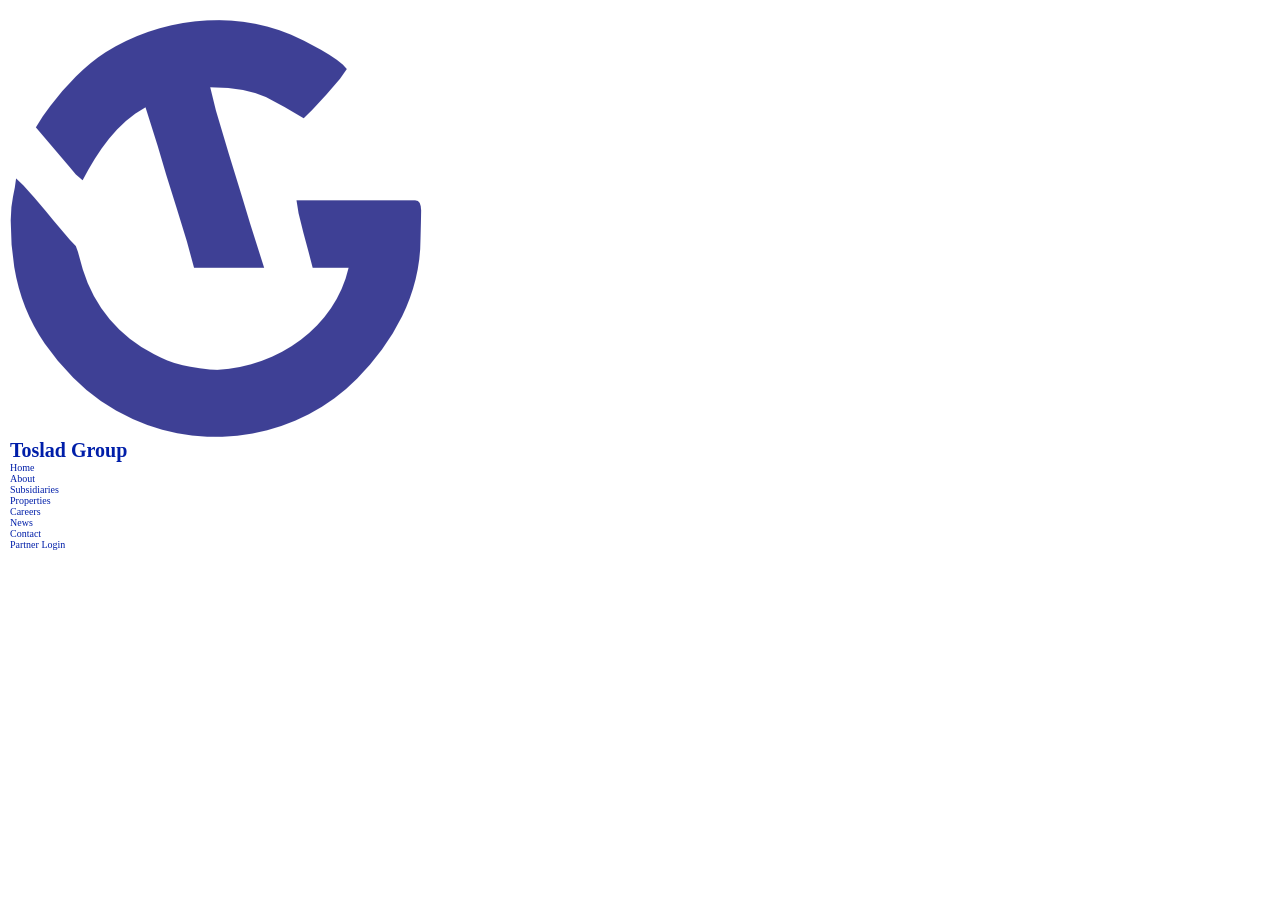
==== index.html @ a60b9d76 "toslab project init" ====
<!doctype html>
<html lang="en">
  <head>
    <meta charset="UTF-8" />
    <meta name="viewport" content="width=device-width, initial-scale=1.0" />
    <title>Toslad Group - Building Home Accross Industries</title>
    <link rel="shortcut icon" href="./images/logo.png" type="image/x-icon" />
    <link rel="stylesheet" href="./css/variables.css" />
    <link rel="stylesheet" href="./css/global.css" />
  </head>
  <body>
    <!-- header -->
    <header>
      <!-- business logo -->
      <div>
        <a href="./index.html">
          <img src="./images/logo.png" alt="Toslad logo" />
          <h1>Toslad Group</h1>
        </a>
      </div>

      <!-- navigation links -->
      <nav>
        <ul>
          <li><a href="./index.html">Home</a></li>
          <li><a href="./about.html">About</a></li>
          <li><a href="./subsidiaries.html">Subsidiaries</a></li>
          <li><a href="./properties.html">Properties</a></li>
          <li><a href="./careers.html">Careers</a></li>
          <li><a href="./news.html">News</a></li>
          <li><a href="./contact.html">Contact</a></li>
          <li><a href="./login.html">Partner Login</a></li>
        </ul>
      </nav>
    </header>

    <main></main>
    <footer></footer>
  </body>
</html>
---- css/variables.css ----
:root {
  --background: oklch(100% 0 0);
  --foreground: oklch(15% 0.08 260);
  --card: oklch(100% 0 0);
  --card-foreground: oklch(15% 0.08 260);
  --popover: oklch(100% 0 0);
  --popover-foreground: oklch(15% 0.08 260);
  --primary: oklch(35% 0.22 260);
  --primary-foreground: oklch(100% 0 0);
  --secondary: oklch(92% 0.03 260);
  --secondary-foreground: oklch(35% 0.22 260);
  --muted: oklch(92% 0.03 260);
  --muted-foreground: oklch(45% 0.12 260);
  --accent: oklch(50% 0.22 245);
  --accent-foreground: oklch(100% 0 0);
  --destructive: oklch(57.7% 0.245 27.325);
  --destructive-foreground: oklch(100% 0 0);
  --border: oklch(92% 0.01 260);
  --input: oklch(92% 0.01 260);
  --ring: oklch(35% 0.22 260);
  --chart-1: oklch(35% 0.22 260);
  --chart-2: oklch(50% 0.22 245);
  --chart-3: oklch(45% 0.18 235);
  --chart-4: oklch(55% 0.12 230);
  --chart-5: oklch(65% 0.08 220);
  --radius: 0.625rem;
  --sidebar: oklch(35% 0.22 260);
  --sidebar-foreground: oklch(100% 0 0);
  --sidebar-primary: oklch(50% 0.22 245);
  --sidebar-primary-foreground: oklch(100% 0 0);
  --sidebar-accent: oklch(30% 0.18 260);
  --sidebar-accent-foreground: oklch(100% 0 0);
  --sidebar-border: oklch(30% 0.18 260);
  --sidebar-ring: oklch(50% 0.22 245);

  --rounded-sm: 0.125rem;
  --rounded-md: 0.375rem;
  --rounded-lg: 0.5rem;
  --rounded-xl: 0.75rem;
  --rounded-full: 9999px;
}
---- css/global.css ----
* {
  padding: 0;
  margin: 0;
  box-sizing: border-box;
}

html{
  font-size: 62.5%;
  scroll-behavior: smooth;
}

a {
  text-decoration: none;
  color: inherit;
}



/* Global Styles */
/* Header styles */
header{
  background-color: var(--background);
  color: var(--primary);
  padding: 2rem 1rem;
}


h1, h2, h3, h4, h5, h6 {
  color: var(--primary);
  font-weight: bold;
}
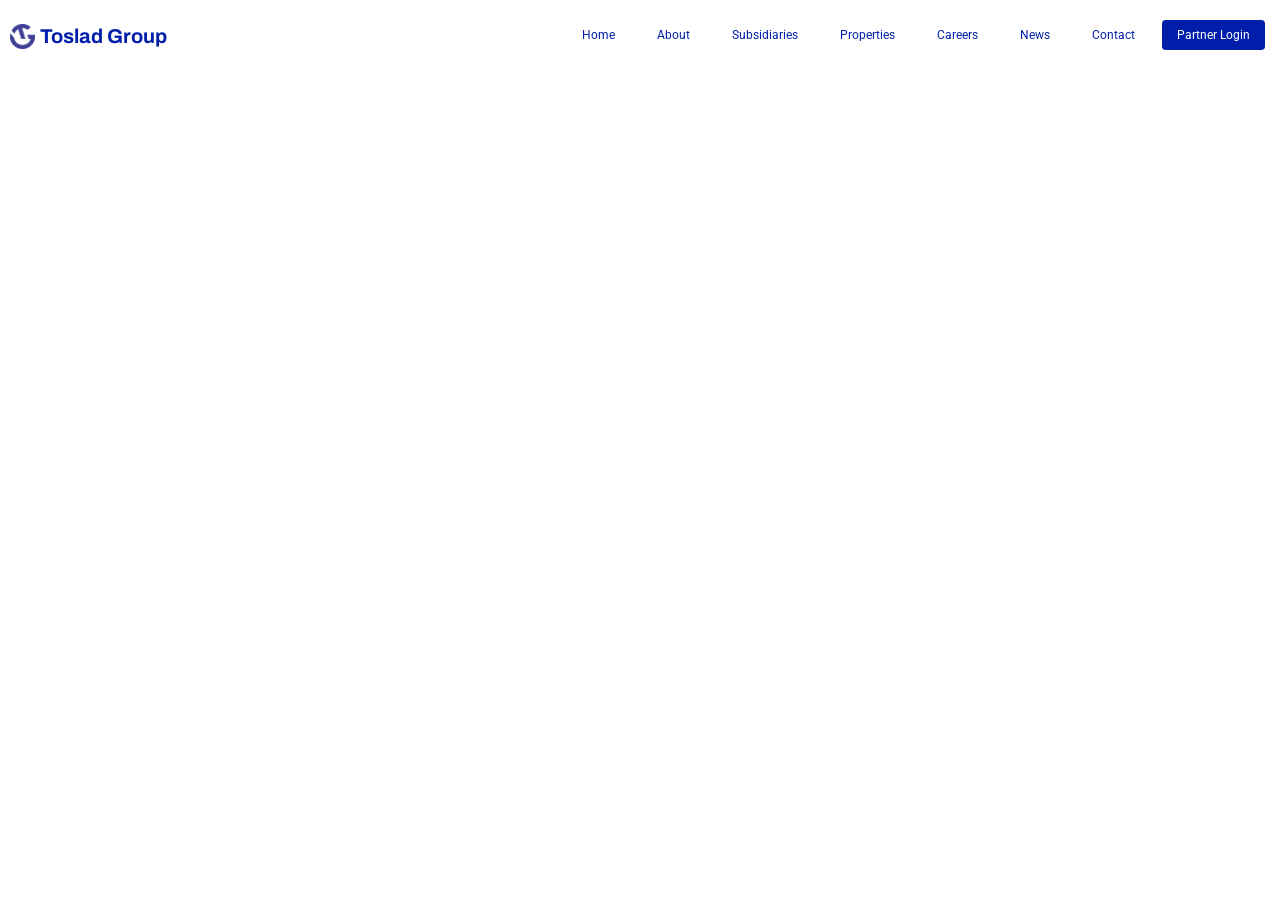
==== commit 47e8f1a8: "class2: measurement, pseudo classes, reusables classes" ====
--- a/index.html
+++ b/index.html
@@ -12,12 +12,13 @@
     <!-- header -->
     <header>
       <!-- business logo -->
-      <div>
-        <a href="./index.html">
-          <img src="./images/logo.png" alt="Toslad logo" />
-          <h1>Toslad Group</h1>
-        </a>
-      </div>
+      <a href="./index.html" class="logo">
+        <img src="./images/logo.png" alt="Toslad logo" />
+        <h1 class="archivo">Toslad Group</h1>
+        <div>
+          <p></p>
+        </div>
+      </a>
 
       <!-- navigation links -->
       <nav>
@@ -29,7 +30,7 @@
           <li><a href="./careers.html">Careers</a></li>
           <li><a href="./news.html">News</a></li>
           <li><a href="./contact.html">Contact</a></li>
-          <li><a href="./login.html">Partner Login</a></li>
+          <li><a href="./login.html" class="btn btn-primary">Partner Login</a></li>
         </ul>
       </nav>
     </header>
--- a/css/variables.css
+++ b/css/variables.css
@@ -38,4 +38,6 @@
   --rounded-lg: 0.5rem;
   --rounded-xl: 0.75rem;
   --rounded-full: 9999px;
+
+  --transition: all 0.3s ease-in-out;
 }
--- a/css/global.css
+++ b/css/global.css
@@ -1,31 +1,146 @@
+@import url("https://fonts.googleapis.com/css2?family=Archivo:ital,wght@0,100..900;1,100..900&family=Roboto:ital,wght@0,100..900;1,100..900&display=swap");
+
 * {
   padding: 0;
   margin: 0;
   box-sizing: border-box;
 }
 
-html{
+html {
   font-size: 62.5%;
   scroll-behavior: smooth;
+}
+body {
+  font-family: "Roboto", sans-serif;
+  font-optical-sizing: auto;
+  font-style: normal;
+  font-variation-settings: "wdth" 100;
+  line-height: 1.6;
 }
 
 a {
   text-decoration: none;
   color: inherit;
 }
+h1,
+h2,
+h3,
+h4,
+h5,
+h6 {
+  color: var(--primary);
+  font-weight: bold;
+  font-family: "Archivo", sans-serif;
+  font-optical-sizing: auto;
+  font-style: normal;
+  font-variation-settings: "wdth" 100;
+}
 
+/* button styles */
+.btn {
+  padding: 0.8rem 1.5rem;
+  border-radius: var(--rounded-md);
+  transition: var(--transition);
+}
+.btn-primary {
+  background-color: var(--primary);
+  color: var(--primary-foreground);
+}
+.btn-primary:hover {
+  background-color: var(--primary-foreground);
+  color: var(--primary);
+}
+.btn-secondary {
+  background-color: var(--secondary);
+  color: var(--secondary-foreground);
+}
+.btn-secondary:hover {
+  background-color: var(--secondary-foreground);
+  color: var(--secondary);
+}
+.btn-ghost{
+  background-color: transparent;
+  color: var(--primary);
+  border: 1px solid var(--primary);
+}
+.btn-ghost:hover {
+  background-color: var(--primary);
+  color: var(--primary-foreground);
+}
+.btn-destructive {
+  background-color: var(--destructive);
+  color: var(--destructive-foreground);
+}
+.btn-destructive:hover {
+  background-color: var(--destructive-foreground);
+  color: var(--destructive);
+}
+.btn-rounded-full {
+  border-radius: var(--rounded-full);
+}
 
 
 /* Global Styles */
 /* Header styles */
-header{
+header {
   background-color: var(--background);
   color: var(--primary);
   padding: 2rem 1rem;
+  display: flex;
+  /* horizontal alignment */
+  justify-content: space-between;
+  /* vertical alignment */
+  align-items: center;
 }
 
+.logo {
+  display: flex;
+  gap: 0.5rem;
+  align-items: center;
+}
+.logo img {
+  width: 2.5rem;
+  height: 2.5rem;
+}
+.logo h1 {
+  font-size: 2rem;
+  font-weight: bold;
+}
 
-h1, h2, h3, h4, h5, h6 {
+nav ul li {
+  display: inline-block;
+  list-style: none;
+  margin: 0 0.5rem;
+}
+nav ul li a {
+  font-size: 1.2rem;
+  transition: all 0.3s ease-in-out;
+  padding: 0.8rem 1.5rem;
+  transition: var(--transition);
+}
+
+/* nav ul li:first-child{
   color: var(--primary);
   font-weight: bold;
-}+}
+
+nav ul li:last-child{
+  color: var(--destructive);
+  font-weight: bold;
+}
+
+nav ul li:nth-child(odd){
+  color: var(--accent);
+  font-weight: bold;
+} */
+
+nav ul li a:active {
+  color: var(--primary);
+  font-weight: bold;
+}
+nav ul li a:hover {
+  color: var(--muted);
+  font-weight: bold;
+  background-color: var(--primary);
+  border-radius: var(--rounded-md);
+}
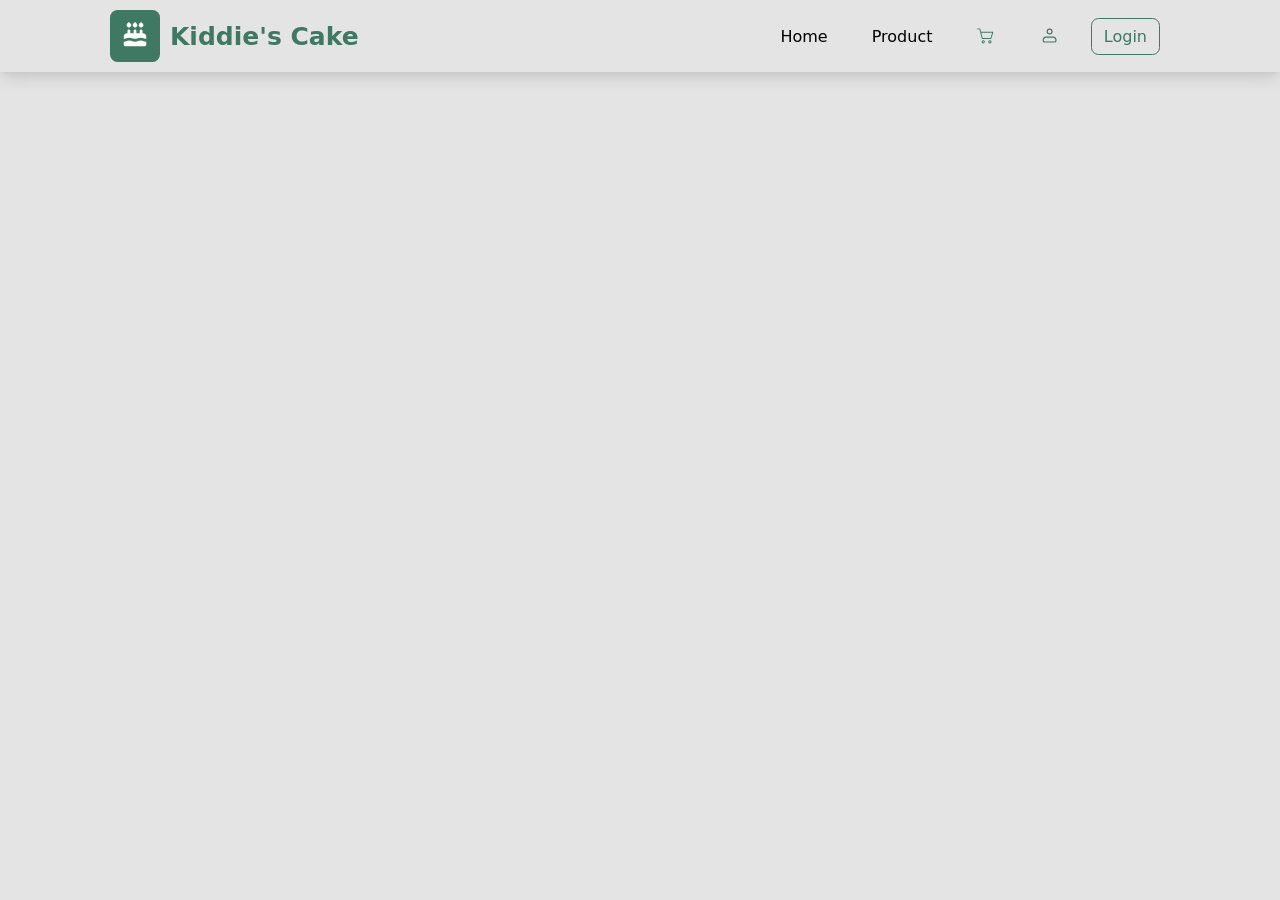
==== commit 72d9f629: "class4: change project to kiddes cake" ====
--- a/index.html
+++ b/index.html
@@ -3,39 +3,131 @@
   <head>
     <meta charset="UTF-8" />
     <meta name="viewport" content="width=device-width, initial-scale=1.0" />
-    <title>Toslad Group - Building Home Accross Industries</title>
-    <link rel="shortcut icon" href="./images/logo.png" type="image/x-icon" />
+    <title>Kiddie's Cake</title>
+    <link rel="shortcut icon" href="images/favicon.png" type="image/x-icon" />
+    <link rel="stylesheet" href="./css/global.css" />
     <link rel="stylesheet" href="./css/variables.css" />
-    <link rel="stylesheet" href="./css/global.css" />
   </head>
   <body>
-    <!-- header -->
-    <header>
-      <!-- business logo -->
-      <a href="./index.html" class="logo">
-        <img src="./images/logo.png" alt="Toslad logo" />
-        <h1 class="archivo">Toslad Group</h1>
-        <div>
-          <p></p>
+    <header class="center-content">
+      <!-- will be at the center, will have a max size of 1100px -->
+      <div class="max-width header-content">
+        <!-- logo -->
+        <a href="" class="brand">
+          <div class="brand-logo">
+            <svg
+              xmlns="http://www.w3.org/2000/svg"
+              width="3em"
+              height="3em"
+              viewBox="0 0 16 16"
+            >
+              <path d="M0 0h16v16H0z" fill="none" />
+              <path
+                fill="#fff"
+                d="m4.75 1l-.884.884a1.25 1.25 0 1 0 1.768 0zm6.5 0l-.884.884a1.25 1.25 0 1 0 1.768 0zm-2.366.884L8 1l-.884.884a1.25 1.25 0 1 0 1.768 0M4 7a2 2 0 0 0-2 2v1.034a3.3 3.3 0 0 0 1.028-.167l.47-.157a4.75 4.75 0 0 1 3.004 0l.47.157a3.25 3.25 0 0 0 2.056 0l.47-.157a4.75 4.75 0 0 1 3.004 0l.47.157a3.3 3.3 0 0 0 1.028.167V9a2 2 0 0 0-2-2V5.75a.75.75 0 0 0-1.5 0V7H8.75V5.75a.75.75 0 0 0-1.5 0V7H5.5V5.75a.75.75 0 0 0-1.5 0zm10 4.534a4.8 4.8 0 0 1-1.502-.244l-.47-.157a3.25 3.25 0 0 0-2.056 0l-.47.157a4.75 4.75 0 0 1-3.004 0l-.47-.157a3.25 3.25 0 0 0-2.056 0l-.47.157A4.8 4.8 0 0 1 2 11.534V13a1 1 0 0 0 1 1h10a1 1 0 0 0 1-1z"
+              />
+            </svg>
+          </div>
+          <h1 class="brand-text">Kiddie's Cake</h1>
+        </a>
+
+        <!-- remove open to open-sidebar  -->
+        <div class="open-sidebar">
+            <svg
+              xmlns="http://www.w3.org/2000/svg"
+              width="2em"
+              height="2em"
+              viewBox="0 0 512 512"
+            >
+              <path d="M0 0h512v512H0z" fill="none" />
+              <path
+                fill="none"
+                stroke="#3f7863"
+                stroke-linecap="round"
+                stroke-miterlimit="10"
+                stroke-width="48"
+                d="M88 152h336M88 256h336M88 360h336"
+              />
+            </svg>
         </div>
-      </a>
+        <!-- navigation links -->
+        <!-- deskltop nav -->
+        <nav class="nav-links">
+          <ul>
+            <li><a href="./index.html">Home</a></li>
+            <li><a href="./product.html">Product</a></li>
+            <li>
+              <a href="./cart.html" class="icon-btn">
+                <svg
+                  xmlns="http://www.w3.org/2000/svg"
+                  width="1.2em"
+                  height="1.2em"
+                  viewBox="0 0 20 20"
+                >
+                  <path d="M0 0h20v20H0z" fill="none" />
+                  <path
+                    fill="#3f7863"
+                    d="M4 2.5a.5.5 0 0 1 .485.379L5.265 6H17.5a.5.5 0 0 1 .477.647l-2 6.5a.5.5 0 0 1-.477.353h-9a.5.5 0 0 1-.485-.379L3.609 3.5H1.5a.5.5 0 0 1 0-1zm2.89 10h8.24L16.824 7H5.516zm1.31 4a.7.7 0 1 0-1.4 0a.7.7 0 0 0 1.4 0m1 0a1.7 1.7 0 1 1-3.4 0a1.7 1.7 0 0 1 3.4 0m6 0a.7.7 0 1 0-1.4 0a.7.7 0 0 0 1.4 0m1 0a1.7 1.7 0 1 1-3.4 0a1.7 1.7 0 0 1 3.4 0"
+                  />
+                </svg>
+              </a>
+            </li>
+            <li>
+              <a href="./profile.html" class="icon-btn">
+                <svg
+                  xmlns="http://www.w3.org/2000/svg"
+                  width="1.2em"
+                  height="1.2em"
+                  viewBox="0 0 24 24"
+                >
+                  <path d="M0 0h24v24H0z" fill="none" />
+                  <g fill="none" stroke="#3f7863" stroke-width="1.5">
+                    <path
+                      stroke-linejoin="round"
+                      d="M4 18a4 4 0 0 1 4-4h8a4 4 0 0 1 4 4a2 2 0 0 1-2 2H6a2 2 0 0 1-2-2Z"
+                    />
+                    <circle cx="12" cy="7" r="3" />
+                  </g>
+                </svg>
+              </a>
+            </li>
+            <li><a href="./login.html" class="btn btn-ghost">Login</a></li>
+          </ul>
+        </nav>
 
-      <!-- navigation links -->
-      <nav>
-        <ul>
-          <li><a href="./index.html">Home</a></li>
-          <li><a href="./about.html">About</a></li>
-          <li><a href="./subsidiaries.html">Subsidiaries</a></li>
-          <li><a href="./properties.html">Properties</a></li>
-          <li><a href="./careers.html">Careers</a></li>
-          <li><a href="./news.html">News</a></li>
-          <li><a href="./contact.html">Contact</a></li>
-          <li><a href="./login.html" class="btn btn-primary">Partner Login</a></li>
-        </ul>
-      </nav>
+        <!-- mobile nav -->
+        <!--  display inline prevent the property width from taking effect -->
+        <nav class="sidebar">
+          <!-- add close icon to sidebar, to allow use to close the side bar, and change the name from close to close-sidebar -->
+          <div class="close-sidebar">
+            <svg
+              xmlns="http://www.w3.org/2000/svg"
+              width="2em"
+              height="2em"
+              viewBox="0 0 1024 1024"
+            >
+              <path d="M0 0h1024v1024H0z" fill="none" />
+              <path
+                fill="#3f7863"
+                d="M195.2 195.2a64 64 0 0 1 90.5 0L512 421.5l226.3-226.3a64 64 0 0 1 90.5 90.5L602.5 512l226.3 226.3a64 64 0 0 1-90.5 90.5L512 602.5L285.7 828.8a64 64 0 0 1-90.5-90.5L421.5 512L195.2 285.7a64 64 0 0 1 0-90.5"
+              />
+            </svg>
+          </div>
+          <ul>
+            <li><a href="./index.html" class="btn sidebar-link">Home</a></li>
+            <li>
+              <a href="./product.html" class="btn sidebar-link">Product</a>
+            </li>
+            <li>
+              <a href="./cart.html" class="btn sidebar-link"> Cart(<span class="cart-num">0</span>) </a>
+            </li>
+            <li>
+              <a href="./profile.html" class="btn sidebar-link">Profile </a>
+            </li>
+            <li><a href="./login.html" class="btn sidebar-link">Login</a></li>
+          </ul>
+        </nav>
+      </div>
     </header>
-
-    <main></main>
-    <footer></footer>
   </body>
 </html>
--- a/css/global.css
+++ b/css/global.css
@@ -1,5 +1,3 @@
-@import url("https://fonts.googleapis.com/css2?family=Archivo:ital,wght@0,100..900;1,100..900&family=Roboto:ital,wght@0,100..900;1,100..900&display=swap");
-
 * {
   padding: 0;
   margin: 0;
@@ -11,136 +9,192 @@
   scroll-behavior: smooth;
 }
 body {
-  font-family: "Roboto", sans-serif;
+  font-family: var(--font-family);
   font-optical-sizing: auto;
-  font-style: normal;
-  font-variation-settings: "wdth" 100;
-  line-height: 1.6;
-}
-
+  font-variant: normal;
+  background-color: var(--muted-color);
+}
 a {
   text-decoration: none;
   color: inherit;
 }
-h1,
-h2,
-h3,
-h4,
-h5,
-h6 {
-  color: var(--primary);
-  font-weight: bold;
-  font-family: "Archivo", sans-serif;
-  font-optical-sizing: auto;
-  font-style: normal;
-  font-variation-settings: "wdth" 100;
+
+.center-content {
+  display: flex;
+  justify-content: center;
+  align-items: center;
+}
+.max-width {
+  width: 100%;
+  max-width: var(--max-width);
+  margin: 0 auto;
+}
+
+/* resuable style */
+.icon-btn {
+  padding: 1rem;
+  display: flex;
+  align-items: center;
+  justify-content: center;
+  border-radius: var(--rounded-xl);
+  transition: var(--transition);
+}
+.icon-btn:hover {
+  background-color: var(--secondary-color);
 }
 
 /* button styles */
 .btn {
-  padding: 0.8rem 1.5rem;
-  border-radius: var(--rounded-md);
+  padding: 1rem 2rem;
+  border: none;
+  border-radius: var(--rounded-xl);
   transition: var(--transition);
 }
-.btn-primary {
-  background-color: var(--primary);
-  color: var(--primary-foreground);
-}
-.btn-primary:hover {
-  background-color: var(--primary-foreground);
-  color: var(--primary);
-}
-.btn-secondary {
-  background-color: var(--secondary);
-  color: var(--secondary-foreground);
-}
-.btn-secondary:hover {
-  background-color: var(--secondary-foreground);
-  color: var(--secondary);
+.btn-primary{
+  background-color: var(--primary-color);
+  color: var(--neutral-color);
+}
+.btn-primary:hover{
+  background-color: var(--primary-dark-color);
+}
+.btn-secondary{
+  background-color: var(--secondary-color);
+  color: var(--primary-color);
+}
+.btn-secondary:hover{
+  background-color: var(--primary-color);
+  color: var(--neutral-color);
 }
 .btn-ghost{
+  border: 1px solid var(--primary-color);
   background-color: transparent;
-  color: var(--primary);
-  border: 1px solid var(--primary);
-}
-.btn-ghost:hover {
-  background-color: var(--primary);
-  color: var(--primary-foreground);
-}
-.btn-destructive {
-  background-color: var(--destructive);
-  color: var(--destructive-foreground);
-}
-.btn-destructive:hover {
-  background-color: var(--destructive-foreground);
-  color: var(--destructive);
-}
-.btn-rounded-full {
-  border-radius: var(--rounded-full);
-}
-
-
-/* Global Styles */
-/* Header styles */
+  color: var(--primary-color);
+}
+.btn-ghost:hover{
+  background-color: var(--secondary-color);
+  color: var(--primary-color);
+}
+.btn-destructive{
+  border: 1px solid var(--destructive-color);
+  color: var(--destructive-color);
+}
+.btn-destructive:hover{
+  background-color: var(--destructive-color);
+  color: var(--neutral-color);
+}
+
+/* header section styles */
 header {
-  background-color: var(--background);
-  color: var(--primary);
-  padding: 2rem 1rem;
-  display: flex;
-  /* horizontal alignment */
+   background-color: var(--muted-color);
+  box-shadow: var(--shadow-tailwind);
+  position: sticky;
+  top: 0;
+}
+
+.header-content {
+  display: flex;
   justify-content: space-between;
-  /* vertical alignment */
-  align-items: center;
-}
-
-.logo {
-  display: flex;
-  gap: 0.5rem;
-  align-items: center;
-}
-.logo img {
-  width: 2.5rem;
-  height: 2.5rem;
-}
-.logo h1 {
-  font-size: 2rem;
+  align-items: center;
+  padding: 1rem 2rem;
+}
+.brand {
+  display: flex;
+  align-items: center;
+  gap: 1rem;
+}
+.brand-logo {
+  background-color: var(--primary-color);
+  padding: 1rem;
+  border-radius: var(--rounded-xl);
+}
+.brand-text {
+  color: var(--primary-color);
+  font-size: 2.5rem;
   font-weight: bold;
 }
 
-nav ul li {
+.nav-links ul {
+  display: flex;
+  align-items: center;
+}
+.nav-links ul li {
   display: inline-block;
-  list-style: none;
-  margin: 0 0.5rem;
-}
-nav ul li a {
-  font-size: 1.2rem;
-  transition: all 0.3s ease-in-out;
-  padding: 0.8rem 1.5rem;
+  margin: 0 1rem;
+}
+
+.nav-links ul li a {
+  font-size: 1.6rem;
+  font-weight: 400;
+  padding: 0.8rem 1.2rem;
   transition: var(--transition);
 }
-
-/* nav ul li:first-child{
-  color: var(--primary);
+.nav-links ul li a:hover{
+  color: var(--primary-color);
   font-weight: bold;
 }
-
-nav ul li:last-child{
-  color: var(--destructive);
-  font-weight: bold;
-}
-
-nav ul li:nth-child(odd){
-  color: var(--accent);
-  font-weight: bold;
-} */
-
-nav ul li a:active {
-  color: var(--primary);
-  font-weight: bold;
-}
-nav ul li a:hover {
-  color: var(--muted);
-  font-weight: bold;
-  background-color: var(--primary);
-  border-radius: var(--rounded-md);
-}
+.open-sidebar{
+  display: none;
+}
+
+.sidebar{
+  display: none;
+}
+
+
+
+
+@media screen and (max-width: 768px) {
+  .nav-links{
+    display: none;
+  }
+  
+  .open-sidebar{
+    display: block;
+  }
+  .sidebar{
+    display: flex;
+    flex-direction: column;
+    padding: 1rem;
+    position: absolute;
+    width: 60vw;
+    height: 100vh;
+    top: 0;
+    bottom: 0;
+    right: 0;
+    background-color: var(--primary-color);
+  }
+  
+  .close-sidebar{
+    display: flex;
+    align-items: center;
+    justify-content: center;
+    padding: 1rem;
+    margin-bottom: 2rem;
+    width: fit-content;
+    border-radius: var(--rounded-xl);
+    background-color: var(--secondary-color);
+  }
+
+  .sidebar ul{
+    display: flex;
+    flex-direction: column;
+    gap: 1rem;
+  }
+
+  .sidebar ul li{
+    width: inherit;
+    display: block;
+    list-style: none;
+  }
+  .sidebar-link{
+    /* add display block to all sidebar links */
+    display: block;
+    color: var(--muted-color);
+    font-size: 2rem;
+    background-color: var(--muted-light-color);
+    width: 100% ;
+  }
+  .cart-num{
+    color: var(--secondary-color);
+  }
+}
--- a/css/variables.css
+++ b/css/variables.css
@@ -1,37 +1,16 @@
 :root {
-  --background: oklch(100% 0 0);
-  --foreground: oklch(15% 0.08 260);
-  --card: oklch(100% 0 0);
-  --card-foreground: oklch(15% 0.08 260);
-  --popover: oklch(100% 0 0);
-  --popover-foreground: oklch(15% 0.08 260);
-  --primary: oklch(35% 0.22 260);
-  --primary-foreground: oklch(100% 0 0);
-  --secondary: oklch(92% 0.03 260);
-  --secondary-foreground: oklch(35% 0.22 260);
-  --muted: oklch(92% 0.03 260);
-  --muted-foreground: oklch(45% 0.12 260);
-  --accent: oklch(50% 0.22 245);
-  --accent-foreground: oklch(100% 0 0);
-  --destructive: oklch(57.7% 0.245 27.325);
-  --destructive-foreground: oklch(100% 0 0);
-  --border: oklch(92% 0.01 260);
-  --input: oklch(92% 0.01 260);
-  --ring: oklch(35% 0.22 260);
-  --chart-1: oklch(35% 0.22 260);
-  --chart-2: oklch(50% 0.22 245);
-  --chart-3: oklch(45% 0.18 235);
-  --chart-4: oklch(55% 0.12 230);
-  --chart-5: oklch(65% 0.08 220);
-  --radius: 0.625rem;
-  --sidebar: oklch(35% 0.22 260);
-  --sidebar-foreground: oklch(100% 0 0);
-  --sidebar-primary: oklch(50% 0.22 245);
-  --sidebar-primary-foreground: oklch(100% 0 0);
-  --sidebar-accent: oklch(30% 0.18 260);
-  --sidebar-accent-foreground: oklch(100% 0 0);
-  --sidebar-border: oklch(30% 0.18 260);
-  --sidebar-ring: oklch(50% 0.22 245);
+  --primary-color: #3f7863;
+  --primary-dark-color: #244538;
+  --secondary-color: #ffcf49;
+  --accent-color: #fef8eb;
+  --neutral-color: #fff;
+  --muted-color: #e4e4e5;
+  --muted-light-color: #bdbdbe56;
+  --destructive-color: #d53b3b;
+
+  --font-family:
+    ui-sans-serif, system-ui, sans-serif, "Apple Color Emoji", "Segoe UI Emoji",
+    Segoe UI Symbol, "Noto Color Emoji";
 
   --rounded-sm: 0.125rem;
   --rounded-md: 0.375rem;
@@ -39,5 +18,11 @@
   --rounded-xl: 0.75rem;
   --rounded-full: 9999px;
 
+  --max-width: 1100px;
+
+  --shadow-tailwind:  rgba(0, 0, 0, 0.1) 0px 10px 15px -3px, rgba(0, 0, 0, 0.05) 0px 4px 6px -2px;
+  --shadow-card: rgba(50, 50, 93, 0.25) 0px 6px 12px -2px, rgba(0, 0, 0, 0.3) 0px 3px 7px -3px;
+  --shadow-hover: rgba(0, 0, 0, 0.25) 0px 25px 50px -12px;
+
   --transition: all 0.3s ease-in-out;
 }
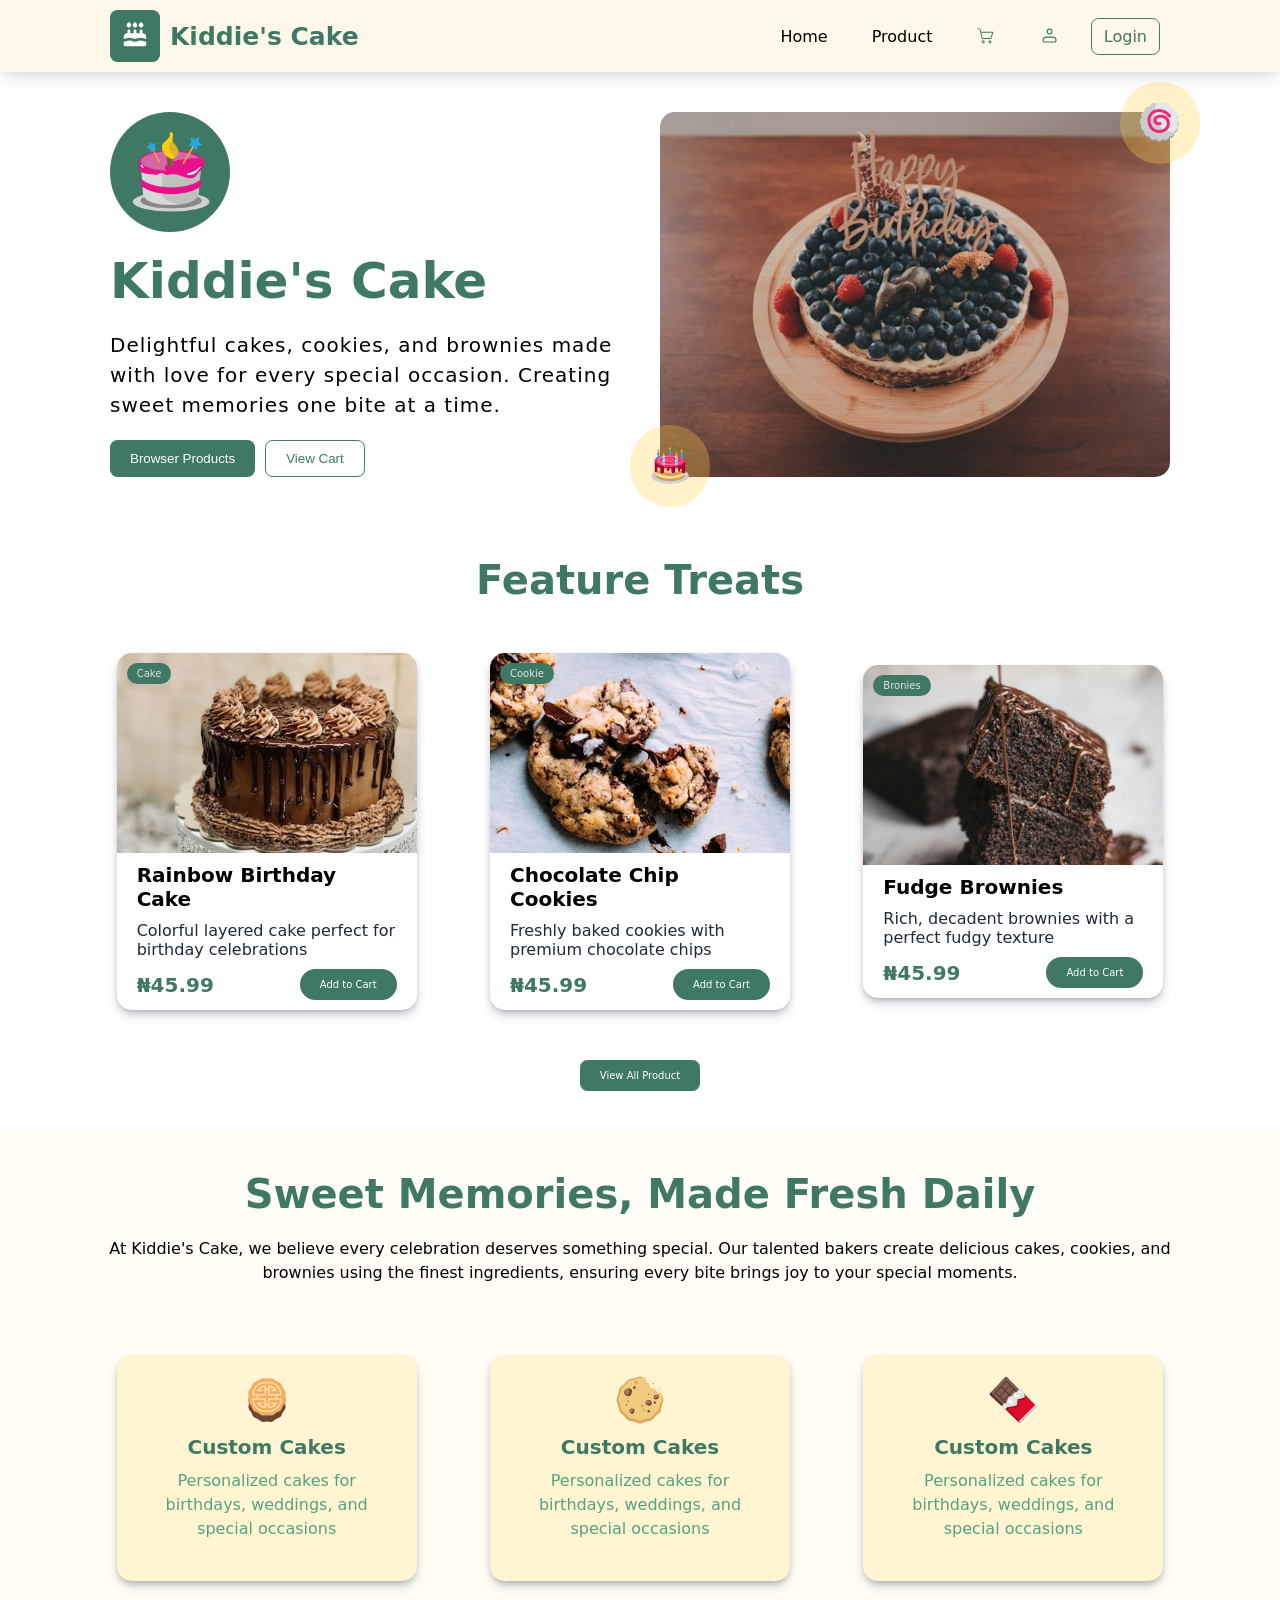
==== commit a8c6121d: "home page completed" ====
--- a/index.html
+++ b/index.html
@@ -7,6 +7,7 @@
     <link rel="shortcut icon" href="images/favicon.png" type="image/x-icon" />
     <link rel="stylesheet" href="./css/global.css" />
     <link rel="stylesheet" href="./css/variables.css" />
+    <link rel="stylesheet" href="./css/home.css" />
   </head>
   <body>
     <header class="center-content">
@@ -32,23 +33,26 @@
         </a>
 
         <!-- remove open to open-sidebar  -->
-        <div class="open-sidebar">
-            <svg
-              xmlns="http://www.w3.org/2000/svg"
-              width="2em"
-              height="2em"
-              viewBox="0 0 512 512"
-            >
-              <path d="M0 0h512v512H0z" fill="none" />
-              <path
-                fill="none"
-                stroke="#3f7863"
-                stroke-linecap="round"
-                stroke-miterlimit="10"
-                stroke-width="48"
-                d="M88 152h336M88 256h336M88 360h336"
-              />
-            </svg>
+        <div
+          class="open-sidebar-btn"
+          onclick="alert('You just click on open menu button')"
+        >
+          <svg
+            xmlns="http://www.w3.org/2000/svg"
+            width="2em"
+            height="2em"
+            viewBox="0 0 512 512"
+          >
+            <path d="M0 0h512v512H0z" fill="none" />
+            <path
+              fill="none"
+              stroke="#3f7863"
+              stroke-linecap="round"
+              stroke-miterlimit="10"
+              stroke-width="48"
+              d="M88 152h336M88 256h336M88 360h336"
+            />
+          </svg>
         </div>
         <!-- navigation links -->
         <!-- deskltop nav -->
@@ -99,7 +103,7 @@
         <!--  display inline prevent the property width from taking effect -->
         <nav class="sidebar">
           <!-- add close icon to sidebar, to allow use to close the side bar, and change the name from close to close-sidebar -->
-          <div class="close-sidebar">
+          <div class="close-sidebar-btn">
             <svg
               xmlns="http://www.w3.org/2000/svg"
               width="2em"
@@ -113,13 +117,16 @@
               />
             </svg>
           </div>
+
           <ul>
             <li><a href="./index.html" class="btn sidebar-link">Home</a></li>
             <li>
               <a href="./product.html" class="btn sidebar-link">Product</a>
             </li>
             <li>
-              <a href="./cart.html" class="btn sidebar-link"> Cart(<span class="cart-num">0</span>) </a>
+              <a href="./cart.html" class="btn sidebar-link">
+                Cart(<span class="cart-num">0</span>)
+              </a>
             </li>
             <li>
               <a href="./profile.html" class="btn sidebar-link">Profile </a>
@@ -129,5 +136,451 @@
         </nav>
       </div>
     </header>
+
+    <main class="">
+      <!-- hero section start -->
+      <section class="center-content">
+        <div class="max-width hero-content">
+          <div class="hero-left">
+            <div class="image-con">
+              <img src="./images/favicon.png" alt="brand logo" />
+            </div>
+            <h1>Kiddie's Cake</h1>
+            <p>
+              Delightful cakes, cookies, and brownies made with love for every
+              special occasion. Creating sweet memories one bite at a time.
+            </p>
+            <div class="cta">
+              <button class="btn btn-primary">
+                Browser Products
+                <i class="fa fa-cart-plus" aria-hidden="true"></i>
+              </button>
+              <button class="btn btn-ghost">
+                <i class="fa fa-cart-plus" aria-hidden="true"></i>
+                View Cart
+              </button>
+            </div>
+          </div>
+          <div class="hero-right relative">
+            <img src="./images/cake.png" alt="Brand product cake advert" />
+            <div class="absolute top-right light-bg animate-bounce">
+              <svg
+                xmlns="http://www.w3.org/2000/svg"
+                width="4em"
+                height="4em"
+                viewBox="0 0 64 64"
+              >
+                <path d="M0 0h64v64H0z" fill="none" />
+                <g fill="#9d9e9f">
+                  <path
+                    d="M62.33 33.34a6.62 6.62 0 0 0-2.676-5.322a6.65 6.65 0 0 0 .737-6.324a6.64 6.64 0 0 0-5.249-4.094a6.637 6.637 0 0 0-7.288-7.739a6.63 6.63 0 0 0-3.912-4.794a6.64 6.64 0 0 0-6.648.849a6.64 6.64 0 0 0-5.805-3.419A6.62 6.62 0 0 0 26.2 5.132a6.65 6.65 0 0 0-5.952-.5a6.66 6.66 0 0 0-4.1 5.294c-2.33-.806-5.02-.289-6.879 1.575a6.65 6.65 0 0 0-1.823 5.972a6.63 6.63 0 0 0-4.432 3.822a6.64 6.64 0 0 0 .502 6.153a6.64 6.64 0 0 0-.381 11.495c-1.103 1.75-1.389 3.982-.553 6.04a6.63 6.63 0 0 0 4.622 3.973a6.64 6.64 0 0 0 1.835 5.926a6.65 6.65 0 0 0 6.06 1.806a6.63 6.63 0 0 0 3.935 4.923c2.113.9 4.426.622 6.216-.536a6.63 6.63 0 0 0 5.598 3.075a6.63 6.63 0 0 0 5.487-2.896a6.635 6.635 0 0 0 10.47-4.353a6.64 6.64 0 0 0 6.264-1.752a6.65 6.65 0 0 0 1.85-5.81a6.65 6.65 0 0 0 5.05-3.957a6.63 6.63 0 0 0-.704-6.442a6.65 6.65 0 0 0 3.072-5.604"
+                  />
+                  <path
+                    d="M23.08 18.568c0-4.827 1.039-9.408 2.889-13.549a6.62 6.62 0 0 0-5.729-.383a6.66 6.66 0 0 0-4.1 5.294c-2.33-.806-5.02-.289-6.879 1.575a6.65 6.65 0 0 0-1.823 5.972a6.63 6.63 0 0 0-4.432 3.822a6.64 6.64 0 0 0 .502 6.153a6.64 6.64 0 0 0-3.512 5.86a6.64 6.64 0 0 0 3.131 5.636c-1.103 1.75-1.389 3.982-.553 6.04a6.63 6.63 0 0 0 4.622 3.973a6.64 6.64 0 0 0 1.835 5.926a6.65 6.65 0 0 0 6.06 1.806a6.63 6.63 0 0 0 3.935 4.923c2.113.9 4.426.622 6.216-.536a6.63 6.63 0 0 0 5.598 3.075a6.63 6.63 0 0 0 5.487-2.896a6.635 6.635 0 0 0 10.47-4.353a6.64 6.64 0 0 0 6.264-1.752a6.6 6.6 0 0 0 1.803-3.38c-17.681-.768-31.782-15.339-31.782-33.21"
+                  />
+                </g>
+                <path
+                  fill="#e6e7e8"
+                  d="M62.33 30.845a6.62 6.62 0 0 0-2.676-5.324a6.65 6.65 0 0 0 .737-6.324a6.63 6.63 0 0 0-5.249-4.092a6.65 6.65 0 0 0-1.843-5.841a6.66 6.66 0 0 0-5.445-1.901a6.64 6.64 0 0 0-3.912-4.796a6.65 6.65 0 0 0-6.648.849A6.65 6.65 0 0 0 31.489 0A6.62 6.62 0 0 0 26.2 2.635a6.62 6.62 0 0 0-5.952-.499a6.66 6.66 0 0 0-4.1 5.293a6.638 6.638 0 0 0-8.702 7.546a6.63 6.63 0 0 0-4.432 3.822a6.64 6.64 0 0 0 .502 6.151a6.65 6.65 0 0 0-3.512 5.864a6.63 6.63 0 0 0 3.131 5.633a6.64 6.64 0 0 0-.553 6.05a6.64 6.64 0 0 0 4.622 3.973a6.65 6.65 0 0 0 7.895 7.73a6.64 6.64 0 0 0 10.151 4.386a6.64 6.64 0 0 0 11.085.18a6.62 6.62 0 0 0 6.394.792a6.64 6.64 0 0 0 4.076-5.142a6.65 6.65 0 0 0 6.264-1.757a6.64 6.64 0 0 0 1.85-5.808a6.65 6.65 0 0 0 5.05-3.954a6.64 6.64 0 0 0-.704-6.447a6.64 6.64 0 0 0 3.072-5.599"
+                />
+                <path
+                  fill="#cccbcb"
+                  d="M23.08 16.07c0-4.828 1.039-9.41 2.889-13.555c-1.696-.946-3.785-1.162-5.729-.377a6.66 6.66 0 0 0-4.1 5.293a6.638 6.638 0 0 0-8.702 7.546a6.63 6.63 0 0 0-4.432 3.822a6.64 6.64 0 0 0 .502 6.151a6.65 6.65 0 0 0-3.512 5.864a6.63 6.63 0 0 0 3.131 5.633a6.64 6.64 0 0 0-.553 6.05a6.64 6.64 0 0 0 4.622 3.973a6.65 6.65 0 0 0 7.895 7.73a6.64 6.64 0 0 0 10.151 4.386a6.64 6.64 0 0 0 11.085.18a6.62 6.62 0 0 0 6.394.792a6.64 6.64 0 0 0 4.076-5.142a6.65 6.65 0 0 0 6.264-1.757a6.6 6.6 0 0 0 1.803-3.376c-17.681-.769-31.782-15.339-31.782-33.21"
+                />
+                <path
+                  fill="#ec297b"
+                  d="M48.902 20.526c-7.696-9.338-21.351-12.563-31.23-4.673c-8.275 6.611-6.595 20.413-.54 27.855c6.552 8.05 20.21 7.519 27.14.279c3.776-3.945 4.533-10.179 2.438-15.11c-2.056-4.867-6.444-7.789-11.612-8.383c-5.328-.614-11.194.688-13.189 6.208c-2.427 6.707 4.941 11.857 10.898 10.234c2.993-.814 1.721-5.456-1.281-4.642c-4.886 1.332-7.174-4.998-2.306-6.654c3.726-1.266 8.446-.42 11.26 2.318c3.587 3.493 3.302 9.586-.033 13.07c-3.259 3.405-9.06 4.375-13.49 3.364c-8.628-1.96-12.383-13.938-8.896-21.441c2.261-4.856 7.971-6.92 12.98-6.848c5.79.086 10.895 3.495 14.462 7.822c1.979 2.395 5.364-1.03 3.402-3.4"
+                />
+              </svg>
+            </div>
+            <div class="absolute bottom-left light-bg animate-bounce">
+              <svg
+                xmlns="http://www.w3.org/2000/svg"
+                width="4em"
+                height="4em"
+                viewBox="0 0 64 64"
+              >
+                <path d="M0 0h64v64H0z" fill="none" />
+                <ellipse cx="32" cy="49.4" fill="#d0d0d0" rx="30" ry="12.6" />
+                <path
+                  fill="#d3976e"
+                  d="M7.7 24.8v22.5C7.7 53 18.6 57.6 32 57.6S56.3 53 56.3 47.4V24.8z"
+                />
+                <g fill="#ffdd7d">
+                  <path
+                    d="M56.3 31.4c-.1 4-15.4 8.4-24.3 8.4S7.8 35.4 7.7 31.4v6.1c12.5 9 36.1 9 48.6 0z"
+                  />
+                  <path
+                    d="M56.3 41c-.1 4-15.4 8.4-24.3 8.4S7.8 45 7.7 41v6.1c12.5 9 36.1 9 48.6 0z"
+                  />
+                </g>
+                <path
+                  fill="#a80038"
+                  d="M7.7 24.8v16.9c0 .9.8 1.7 1.9 1.7c1 0 1.9-.7 1.9-1.7v-3.9c0-1.2 1.1-2.2 2.5-2.2s2.5 1 2.5 2.2v4.8c0 1.4 1.3 2.6 2.9 2.6s2.9-1.1 2.9-2.6v-4.9c0-1.3 1.2-2.3 2.6-2.3s2.6 1 2.6 2.3v3.1c0 .7.6 1.3 1.5 1.3c.8 0 1.5-.6 1.5-1.3v-2.5c0-.9.8-1.7 1.9-1.7c1 0 1.9.7 1.9 1.7v4.2c0 1.4 1.3 2.6 2.9 2.6s2.9-1.1 2.9-2.6v-4.7c0-1.2 1.1-2.2 2.5-2.2s2.5 1 2.5 2.2v3.5c0 .7.7 1.3 1.5 1.3s1.5-.6 1.5-1.3v-2.4c0-.6.6-1.1 1.3-1.1s1.3.5 1.3 1.1v3.7c0 1.4 1.3 2.6 2.9 2.6s2.9-1.1 2.9-2.6V24.9z"
+                />
+                <ellipse cx="32" cy="24.8" fill="#ff2c68" rx="24.3" ry="10.2" />
+                <path
+                  fill="#ffa4a4"
+                  d="M14.4 23.8c-.1-6.5 28.7-7.4 28.8-1.6c.1 4.3-18.3 4.5-18.4 1.1c-.1-2.4 11.4-2.5 11.4-.7s-9.3 2.1-7.1-.2c-3.7 2.8 8.1 2.9 8 .3c-.1-3-13.9-2.6-13.9.5c.1 4.6 21.4 4.1 21.3-1.1c-.1-6.8-32-6.5-31.8 1.6c.2 8.9 31.2 12.1 41.3.8c-13.7 10.4-39.5 5.4-39.6-.7"
+                />
+                <path
+                  fill="#42ade2"
+                  d="M11.8 11.6v10.8c0 1.5 3.2 1.3 3.2 0V11.6c0-1.5-3.2-1.5-3.2 0"
+                />
+                <path
+                  fill="#428bc1"
+                  d="m15 12.6l-3.2 1.7v1.9l3.2-1.6zm-3.2 6.9v1.8l3.2-1.6v-1.9z"
+                />
+                <path
+                  fill="#ff8b00"
+                  d="M15.1 9.2c0 2.5-3.3 2.5-3.3 0c0-.8 1.7-3.4 1.7-3.4s1.6 2.6 1.6 3.4"
+                />
+                <path
+                  fill="#fff033"
+                  d="M14.3 10c0 1.4-1.7 1.4-1.7 0c0-.4.8-1.7.8-1.7s.9 1.3.9 1.7"
+                />
+                <path
+                  fill="#42ade2"
+                  d="M30.6 7.2v9.4c0 1.5 2.8 1.2 2.8 0V7.2c0-1.5-2.8-1.5-2.8 0"
+                />
+                <path
+                  fill="#428bc1"
+                  d="m33.4 8l-2.8 1.5v1.7l2.8-1.5zm-2.8 6v1.6l2.8-1.4v-1.6z"
+                />
+                <path
+                  fill="#ff8b00"
+                  d="M33.4 5c0 2.3-2.9 2.3-2.9 0c0-.7 1.4-3 1.4-3s1.5 2.3 1.5 3"
+                />
+                <path
+                  fill="#fff033"
+                  d="M32.7 5.7c0 1.4-1.4 1.4-1.4 0c0-.4.7-1.5.7-1.5s.7 1.1.7 1.5"
+                />
+                <path
+                  fill="#42ade2"
+                  d="M48.9 11.6v10.8c0 1.5 3.2 1.3 3.2 0V11.6c0-1.5-3.2-1.5-3.2 0"
+                />
+                <path
+                  fill="#428bc1"
+                  d="m52.1 12.6l-3.2 1.7v1.9l3.2-1.7zm-3.2 6.9v1.8l3.2-1.7v-1.8z"
+                />
+                <path
+                  fill="#ff8b00"
+                  d="M52.2 9.2c0 2.5-3.3 2.5-3.3 0c0-.8 1.7-3.4 1.7-3.4s1.6 2.5 1.6 3.4"
+                />
+                <path
+                  fill="#fff033"
+                  d="M51.4 9.9c0 1.4-1.7 1.4-1.7 0c0-.4.8-1.7.8-1.7s.9 1.3.9 1.7"
+                />
+                <path
+                  fill="#9fe4ff"
+                  d="M20 18.3v13.1c0 1.7 3.9 1.3 3.9 0V18.3c0-1.6-3.9-1.6-3.9 0"
+                />
+                <path
+                  fill="#42ade2"
+                  d="M23.9 19.6L20 21.5v2.4l3.9-2zM20 27.8V30l3.9-1.9v-2.2z"
+                />
+                <path
+                  fill="#ff8b00"
+                  d="M24 15.4c0 2.7-4 2.7-4 0c0-1 2-4.2 2-4.2s2 3.2 2 4.2"
+                />
+                <path
+                  fill="#fff033"
+                  d="M23 16.3c0 1.5-2 1.5-2 0c0-.5 1-2.1 1-2.1s1 1.6 1 2.1"
+                />
+                <path
+                  fill="#9fe4ff"
+                  d="M40 18.3v13.1c0 1.7 3.9 1.3 3.9 0V18.3c0-1.7-3.9-1.7-3.9 0"
+                />
+                <path
+                  fill="#42ade2"
+                  d="m43.9 19.5l-3.9 2v2.3l3.9-1.9zM40 27.8V30l3.9-2v-2.2z"
+                />
+                <path
+                  fill="#ff8b00"
+                  d="M44 15.3c0 2.7-4 2.7-4 0c0-1 2-4.2 2-4.2s2 3.3 2 4.2"
+                />
+                <path
+                  fill="#fff033"
+                  d="M43 16.3c0 1.5-2 1.5-2 0c0-.5 1-2.1 1-2.1s1 1.6 1 2.1"
+                />
+              </svg>
+            </div>
+          </div>
+        </div>
+      </section>
+      <!-- hero section end -->
+
+      <!-- feature threat -->
+      <section class="center-content">
+        <div class="max-width feature-content">
+          <div class="feature-heading">
+            <h2>Feature Treats</h2>
+          </div>
+
+          <!-- product grid -->
+          <div class="feature-products">
+            <!-- product card -->
+            <div class="card">
+              <div class="card-img relative">
+                <span class="badge absolute">Cake</span>
+                <img
+                  src="./images/product-1.png"
+                  alt="Our Cake product image"
+                />
+              </div>
+              <div class="card-content">
+                <h3 class="card-title">Rainbow Birthday Cake</h3>
+                <p class="card-des">
+                  Colorful layered cake perfect for birthday celebrations
+                </p>
+                <div class="cta">
+                  <div class="price">
+                    <span>₦45.99</span>
+                  </div>
+                  <buttton class="btn btn-primary btn-rounded-full"
+                    >Add to Cart</buttton
+                  >
+                </div>
+              </div>
+            </div>
+
+            <!-- product 2 -->
+            <div class="card">
+              <div class="card-img relative">
+                <span class="badge absolute">Cookie</span>
+                <img src="./images/cookie.png" alt="Our Cake product image" />
+              </div>
+              <div class="card-content">
+                <h3 class="card-title">Chocolate Chip Cookies</h3>
+                <p class="card-des">
+                  Freshly baked cookies with premium chocolate chips
+                </p>
+                <div class="cta">
+                  <div class="price">
+                    <span>₦45.99</span>
+                  </div>
+                  <buttton class="btn btn-primary btn-rounded-full"
+                    >Add to Cart</buttton
+                  >
+                </div>
+              </div>
+            </div>
+
+            <!-- product 3 -->
+            <div class="card">
+              <div class="card-img relative">
+                <span class="badge absolute">Bronies</span>
+                <img src="./images/brownies.png" alt="Our Cake product image" />
+              </div>
+              <div class="card-content">
+                <h3 class="card-title">Fudge Brownies</h3>
+                <p class="card-des">
+                  Rich, decadent brownies with a perfect fudgy texture
+                </p>
+                <div class="cta">
+                  <div class="price">
+                    <span>₦45.99</span>
+                  </div>
+                  <buttton class="btn btn-primary btn-rounded-full"
+                    >Add to Cart</buttton
+                  >
+                </div>
+              </div>
+            </div>
+          </div>
+
+          <div class="more-btn-con">
+            <a href="./product.html" class="btn btn-primary text-center"
+              >View All Product
+            </a>
+          </div>
+        </div>
+      </section>
+
+      <!-- sweet memory section -->
+      <!-- feature threat -->
+      <section class="center-content sweet-section">
+        <div class="max-width sweet-content">
+          <div class="sweet-heading">
+            <h2>Sweet Memories, Made Fresh Daily</h2>
+            <p>
+              At Kiddie's Cake, we believe every celebration deserves something
+              special. Our talented bakers create delicious cakes, cookies, and
+              brownies using the finest ingredients, ensuring every bite brings
+              joy to your special moments.
+            </p>
+          </div>
+          <div class="sweet-card-grid">
+            <!-- sweet card -->
+            <div class="sweet-card">
+              <svg
+                xmlns="http://www.w3.org/2000/svg"
+                width="2em"
+                height="2em"
+                viewBox="0 0 32 32"
+              >
+                <path d="M0 0h32v32H0z" fill="none" />
+                <g fill="none">
+                  <path
+                    fill="#6d4534"
+                    d="M27.608 18.168c0-1.07.44-2.17.17-3.16c-.27-1.02-1.21-1.76-1.73-2.65c-.52-.9-.7-2.09-1.43-2.82s-1.91-.91-2.82-1.43c-.89-.52-1.63-1.45-2.65-1.73c-.98-.26-2.09.17-3.15.17c-1.07 0-2.17-.44-3.16-.17c-1.02.27-1.76 1.21-2.65 1.73c-.9.52-2.09.7-2.82 1.43s-.91 1.91-1.43 2.82c-.52.89-1.45 1.63-1.73 2.65c-.26.98.17 2.09.17 3.16s-.44 2.17-.17 3.16c.27 1.02 1.21 1.76 1.73 2.65c.52.9.7 2.09 1.43 2.82s1.91.91 2.82 1.43c.89.52 1.63 1.45 2.65 1.73c.98.26 2.09-.17 3.16-.17s2.17.44 3.16.17c1.02-.27 1.76-1.21 2.65-1.73c.9-.52 2.09-.7 2.82-1.43s.91-1.91 1.43-2.82c.52-.89 1.45-1.63 1.73-2.65c.25-.99-.18-2.1-.18-3.16"
+                  />
+                  <path
+                    fill="#f3ad61"
+                    d="M27.728 13.998c0-1.08.44-2.2.17-3.19c-.27-1.03-1.22-1.78-1.74-2.68c-.53-.91-.71-2.11-1.45-2.85s-1.94-.92-2.85-1.45c-.9-.52-1.65-1.47-2.68-1.74c-.99-.27-2.11.17-3.18.17c-1.08 0-2.2-.44-3.19-.17c-1.03.27-1.78 1.22-2.68 1.74c-.92.53-2.11.71-2.85 1.45s-.92 1.93-1.45 2.85c-.52.9-1.47 1.65-1.74 2.67c-.27 1 .17 2.12.17 3.2s-.44 2.2-.17 3.19c.27 1.03 1.22 1.78 1.74 2.68c.53.91.71 2.11 1.45 2.85s1.94.92 2.85 1.45c.9.52 1.65 1.47 2.68 1.74c.99.27 2.11-.17 3.19-.17s2.2.44 3.19.17c1.03-.27 1.78-1.22 2.68-1.74c.91-.53 2.11-.71 2.85-1.45s.92-1.94 1.45-2.85c.52-.9 1.47-1.65 1.74-2.68c.26-1-.18-2.12-.18-3.19"
+                  />
+                  <path
+                    fill="#ffdea7"
+                    d="M24.978 14.838h-2.41v-1.69h2.41c.27 0 .49-.22.49-.49c0-4.61-3.75-8.37-8.37-8.37h-2.23c-4.61 0-8.37 3.75-8.37 8.37c0 .27.22.49.49.49h2.41v1.69h-2.39a.49.49 0 0 0-.49.49c0 4.61 3.75 8.37 8.37 8.37h2.23c4.61 0 8.37-3.75 8.37-8.37a.51.51 0 0 0-.51-.49m-10.1-9.56h2.23c3.9 0 7.11 3.05 7.36 6.89h-6.87v-4.4c1.26.13 2.42.74 3.24 1.69h-1.74a.49.49 0 0 0 0 .98h2.69c.18 0 .34-.09.43-.25c.09-.15.09-.34 0-.49a5.92 5.92 0 0 0-5.12-2.95a.49.49 0 0 0-.49.49v1.47h-1.24v-1.47a.49.49 0 0 0-.49-.49c-2.1 0-4.06 1.13-5.12 2.95c-.09.15-.09.34 0 .49s.25.25.43.25h2.69c.27 0 .49-.22.49-.49s-.21-.5-.48-.5h-1.74c.82-.95 1.98-1.56 3.24-1.69v4.4h-6.87c.26-3.84 3.46-6.88 7.36-6.88m-4.48 7.87h4.48c.27 0 .49-.22.49-.49v-2.96h1.24v2.95c0 .27.22.49.49.49h4.48v1.69h-4.48a.49.49 0 0 0-.49.49v2.95h-1.24v-2.95a.49.49 0 0 0-.49-.49h-4.48zm6.71 9.57h-2.23c-3.9 0-7.11-3.05-7.36-6.89h6.87v4.4a4.96 4.96 0 0 1-3.24-1.69h1.74a.49.49 0 0 0 0-.98h-2.7c-.18 0-.34.09-.43.25c-.09.15-.09.34 0 .49a5.92 5.92 0 0 0 5.12 2.95c.27 0 .49-.22.49-.49v-1.47h1.24v1.47c0 .27.22.49.49.49c2.1 0 4.06-1.13 5.12-2.95c.09-.15.09-.34 0-.49a.5.5 0 0 0-.43-.25h-2.69a.49.49 0 0 0 0 .98h1.74c-.82.95-1.98 1.56-3.24 1.69v-4.4h6.87c-.26 3.84-3.46 6.89-7.36 6.89"
+                  />
+                </g>
+              </svg>
+
+              <h3>Custom Cakes</h3>
+              <p>
+                Personalized cakes for birthdays, weddings, and special
+                occasions
+              </p>
+            </div>
+
+            <!-- 2 -->
+            <div class="sweet-card">
+              <svg
+                xmlns="http://www.w3.org/2000/svg"
+                width="2em"
+                height="2em"
+                viewBox="0 0 64 64"
+              >
+                <path d="M0 0h64v64H0z" fill="none" />
+                <path
+                  fill="#dda85f"
+                  d="m36.9 22.7l2.5-18.6C37 3.5 34.6 2 32 2s-5 1.5-7.5 2.2c-2.5.6-5.3.5-7.5 1.8s-3.6 3.8-5.4 5.6S7.3 14.8 6 17s-1.2 5-1.9 7.5C3.5 27 2 29.4 2 32s1.5 5 2.2 7.5c.6 2.5.5 5.3 1.8 7.5s3.8 3.6 5.6 5.4s3.1 4.3 5.4 5.6c2.2 1.3 5 1.2 7.5 1.9c2.5.6 4.9 2.1 7.5 2.1s5-1.5 7.5-2.2s5.3-.6 7.5-1.9s3.6-3.8 5.4-5.6s4.3-3.1 5.6-5.4c1.3-2.2 1.2-5 1.9-7.5c.6-2.4 2.1-4.8 2.1-7.4s-2.1-8.1-2.1-8.1z"
+                />
+                <path
+                  fill="#f2cb7d"
+                  d="M59.4 22.4c-1 .3-2.4.2-3.9-.4c-2.1-.8-3.4-2.5-3.8-4.5c-1 .3-3.4 0-5-1c-2.4-1.5-2.9-5.7-2.9-5.7c-2.7-.8-4.7-4-4.4-6.7c-2.2-.6-5-.5-7.4-.5s-4.6 1.4-6.8 2c-2.3.6-4.9.5-6.9 1.7s-3.3 3.5-4.9 5.1c-1.7 1.7-4 2.9-5.1 4.9c-1.2 2-1.1 4.6-1.7 6.9c-.6 2.2-2 4.4-2 6.8s1.4 4.6 2 6.8c.6 2.3.5 4.9 1.7 6.9s3.5 3.3 5.1 4.9c1.7 1.7 2.9 4 4.9 5.1c2 1.2 4.6 1.1 6.9 1.7c2.2.6 4.4 2 6.8 2s4.6-1.4 6.8-2c2.3-.6 4.9-.5 6.9-1.7s3.3-3.5 4.9-5.1c1.7-1.7 4-2.9 5.1-4.9c1.2-2 1.1-4.6 1.7-6.9c.6-2.2 3-4 3.3-6.4c.8-3.9-1.2-8.3-1.3-9"
+                />
+                <path
+                  fill="#dda85f"
+                  d="m50.1 10.8l-1.4 1.4l-1.3-1.4l1.3-1.3zm5.7 7l-.6.7l-.7-.7l.7-.7zm-5-4.6l-.7.7l-.7-.7l.7-.7zm-6.2-6.1l-.7.7l-.7-.7l.7-.7zm12.6 13.2l-.7.7l-.7-.7l.7-.7zm.6-2.5l-.7.7l-.7-.7l.7-.7z"
+                />
+                <path
+                  fill="#6d4934"
+                  d="M11.8 20.6c-1 1.7.5 4.8 2.5 5.7c2.9 1.2 4.6 1.4 6.4-1.7c.6-1.1 1.4-4 1.1-4.7c-.4-1-2.1-3-3.2-3c-3.1.1-6.1 2.5-6.8 3.7"
+                />
+                <path
+                  fill="#a37f6a"
+                  d="M12.3 20.6c-.7 1.2 1.1 4.8 3.5 4.5c3.3-.4 3-7.2 1.6-7.2c-2.4 0-4.6 1.8-5.1 2.7"
+                />
+                <path
+                  fill="#6d4934"
+                  d="M45.2 39.1c1.4-.4 2.4-2.9 1.8-4.4c-.9-2.3-1.8-3.3-4.4-2.6c-.9.3-3 1.4-3.2 1.9c-.3.8-.5 2.8.1 3.4c1.7 1.7 4.7 2 5.7 1.7"
+                />
+                <path
+                  fill="#a37f6a"
+                  d="M43.8 36.7c1.1-.3 2.8-3.7 1-3.9c-3.1-.5-5.5 1-5.2 2.7s3.4 1.4 4.2 1.2"
+                />
+                <path
+                  fill="#6d4934"
+                  d="M24.9 44.5c-.3-1.2-2.5-2.1-3.9-1.5c-2 .8-2.9 1.5-2.2 3.8c.2.8 1.2 2.6 1.7 2.7c.7.3 2.4.4 2.9-.1c1.5-1.4 1.7-4 1.5-4.9"
+                />
+                <path
+                  fill="#a37f6a"
+                  d="M23.2 43.6c-.2-.9-4.4.4-4 2c.8 2.7.8 3.1 1.6 3c1.5-.4 2.5-4.3 2.4-5"
+                />
+                <path
+                  fill="#6d4934"
+                  d="M51.1 25.5c-1.2.3-2.1 2.5-1.5 3.9c.8 2 2.7 2.3 4.8 1.2c1.8-.9 1.9-4.1 1.4-4.7c-1.5-1.5-3.8-.6-4.7-.4"
+                />
+                <path
+                  fill="#a37f6a"
+                  d="M50.6 26.6c-.6.7-1.1 3.5.4 3.1c2.7-.8 4.6-3.5 3.4-3.9c-1.5-.5-3.1 0-3.8.8"
+                />
+                <path
+                  fill="#6d4934"
+                  d="m22.74 16.112l1.98-1.98l1.98 1.98l-1.98 1.98z"
+                />
+                <path
+                  fill="#dda85f"
+                  d="m14.706 33.483l1.979-1.98l1.98 1.979l-1.979 1.98zm19.992 11.328l1.98-1.98l1.98 1.98l-1.98 1.98zm-2.66-5.522l2.687-2.687l2.687 2.687l-2.687 2.687zM24.696 9.827l2.687-2.687l2.687 2.687l-2.687 2.687z"
+                />
+                <path
+                  fill="#6d4934"
+                  d="m41.122 46.347l1.98-1.98l1.98 1.98l-1.98 1.98zm7.954-11.132l1.98-1.98l1.98 1.98l-1.98 1.98zm-7.264-10.578l.99-.99l.99.99l-.99.99zM13.726 38.266l.99-.99l.99.99l-.99.99z"
+                />
+              </svg>
+
+              <h3>Custom Cakes</h3>
+              <p>
+                Personalized cakes for birthdays, weddings, and special
+                occasions
+              </p>
+            </div>
+
+            <!-- 3 -->
+            <div class="sweet-card">
+              <svg
+                xmlns="http://www.w3.org/2000/svg"
+                width="2em"
+                height="2em"
+                viewBox="0 0 128 128"
+              >
+                <path d="M0 0h128v128H0z" fill="none" />
+                <path
+                  fill="#50352f"
+                  d="M9.15 43.27S6.54 44.7 5.5 45.88c-1.04 1.17-1.77 2.21-1.56 3.65c.39 2.74 9.9 10.03 16.42 16.55c5.54 5.54 17.33 15.77 17.33 15.77l5.6-5.73l-9.64-12.38z"
+                />
+                <path
+                  fill="#865c50"
+                  d="M79.9 37.54S69.86 27.07 63.6 20.59C58.98 15.81 49.78 5.47 48.81 4.82s-3.56-1.19-5.07.32C42.22 6.66 32.29 17.46 28.4 21.56S5.54 45.86 5.54 45.86s2.02-1.2 3.97.74c1.35 1.35 31.31 30.66 31.31 30.66l27.42-10.8z"
+                />
+                <path
+                  fill="#50352f"
+                  d="M46.65 73.75L17.71 46c-.5-.48-.51-1.27-.04-1.76l28.4-29.8c.23-.25.56-.38.89-.39c.36.01.66.13.9.37L75.5 42.49l-1.78 1.75l-26.73-27.15l-26.65 27.97l28.04 26.88z"
+                />
+                <path
+                  fill="#50352f"
+                  d="m33.03 31.104l1.765-1.772L60.45 54.886l-1.765 1.772z"
+                />
+                <path
+                  fill="#50352f"
+                  d="m28.246 54.3l27.926-29.594l1.818 1.716l-27.926 29.594zm10.643 10.241l26.799-29.06l1.837 1.696l-26.798 29.06z"
+                />
+                <path
+                  fill="#dc0d28"
+                  d="m48.44 80.65l-.71 7.01S58.1 98.33 62.06 102.4s17.79 16.27 17.79 16.27s6.81-3.15 7.01-3.86s34.87-37.41 34.87-37.41s-12.71-12.81-17.28-17.38s-14.54-15.96-14.54-15.96z"
+                />
+                <path
+                  fill="#b0091b"
+                  d="M90.22 52.59s2.95 5.29 3.46 6.4c.51 1.12 1.29 3 .01 3.52c-1.73.71-15.66 3.74-15.66 3.74s-.3 14.19-1.78 15.66c-1.63 1.63-24.34 3.7-25.07 3.81c-1.42.2-.2 1.42.61 2.34c.81.91 29.68 28.57 29.68 28.57l-1.42 5.79l-2.95-2.44s-8.7-8.45-17.95-17.5s-17.32-17.26-17.32-17.26l43-36.09z"
+                />
+                <path
+                  fill="#b0b3af"
+                  d="m83.89 115.96l-2.85.3l-3.94 3.73s2.97 3.79 4.61 3.97s19.27-19.18 24.64-24.46c5.36-5.27 18.32-18.6 18.32-19.09c0-1.09-2.93-3.02-2.93-3.02z"
+                />
+                <path
+                  fill="#e4e0e8"
+                  d="M83.58 118.72c.27-.64 39.83-40.04 39.83-40.04l-2.46-2.1l-39.91 39.68z"
+                />
+                <path
+                  fill="#e0e0e0"
+                  d="m66 45.99l8.38-3.58s4.3-5.59 4.81-6.1s6.63-.94 6.63-.94l5.14 4.24s1.21 4.76 1.42 5.79c.2 1.02 2.21 8.52 1.41 10.71c-.73 2-16.05 5.48-17.62 5.92c-.91.26-.69.96-.87 2.46c-.11.92-.46 11.75-1.38 12.87s-9.95 2.65-13.12 3.27c-1.78.35-13.36 2.3-13.36 2.3l-2.99 4.34s.31 1.63-.72 2.15c-1.02.51-3.8-.82-4.31-1.43s-4.14-7.06-3.73-7.98s4.33-6.45 5.04-6.86c.72-.41 6.17-1.71 6.17-1.71s5.19-13.74 6.35-14.82c.69-.64 10.1-4.69 10.1-4.69z"
+                />
+                <path
+                  fill="#fff"
+                  d="M68.25 48.8c-.7.04-2.09 7.76-1.89 8.26c.21.49 14.29.25 14.42-.9c.12-1.16-10.37-7.49-12.53-7.36m20.43-6.01c.33.9-3.04 3.98-3.29 4.03s-7.38-1.87-7.6-3.41c-.21-1.44 4.05-1.23 5.86-1.23c1.82-.01 4.83.06 5.03.61M55 60.58c-1.45-.69-4.65 8.24-5.09 9.37c-.53 1.36 2.48 1.89 4.23 2.04c2.56.21 11.24.64 11.43-.08c.32-1.28-8.6-10.39-10.57-11.33M41.81 75.9c-1.31.58 2.27 11.37 2.6 11.37s3.03-4.39 3.03-4.39s-4.26-7.58-5.63-6.98"
+                />
+              </svg>
+
+              <h3>Custom Cakes</h3>
+              <p>
+                Personalized cakes for birthdays, weddings, and special
+                occasions
+              </p>
+            </div>
+          </div>
+        </div>
+      </section>
+    </main>
   </body>
 </html>
--- a/css/global.css
+++ b/css/global.css
@@ -12,7 +12,7 @@
   font-family: var(--font-family);
   font-optical-sizing: auto;
   font-variant: normal;
-  background-color: var(--muted-color);
+  background-color: var(--neutral-color);
 }
 a {
   text-decoration: none;
@@ -23,6 +23,7 @@
   display: flex;
   justify-content: center;
   align-items: center;
+  flex-direction: column;
 }
 .max-width {
   width: 100%;
@@ -50,45 +51,61 @@
   border-radius: var(--rounded-xl);
   transition: var(--transition);
 }
-.btn-primary{
+.btn-primary {
   background-color: var(--primary-color);
   color: var(--neutral-color);
 }
-.btn-primary:hover{
+.btn-primary:hover {
   background-color: var(--primary-dark-color);
 }
-.btn-secondary{
+.btn-secondary {
   background-color: var(--secondary-color);
   color: var(--primary-color);
 }
-.btn-secondary:hover{
+.btn-secondary:hover {
   background-color: var(--primary-color);
   color: var(--neutral-color);
 }
-.btn-ghost{
+.btn-ghost {
   border: 1px solid var(--primary-color);
   background-color: transparent;
   color: var(--primary-color);
 }
-.btn-ghost:hover{
+.btn-ghost:hover {
   background-color: var(--secondary-color);
   color: var(--primary-color);
 }
-.btn-destructive{
+.btn-destructive {
   border: 1px solid var(--destructive-color);
   color: var(--destructive-color);
 }
-.btn-destructive:hover{
+.btn-destructive:hover {
   background-color: var(--destructive-color);
   color: var(--neutral-color);
 }
+.btn-rounded-full {
+  border-radius: var(--rounded-full);
+}
+
+.relative {
+  position: relative;
+}
+.absolute {
+  position: absolute;
+  z-index: 30;
+}
+
+.text-center {
+  text-align: center;
+}
 
 /* header section styles */
 header {
-   background-color: var(--muted-color);
+  background-color: var(--accent-color);
   box-shadow: var(--shadow-tailwind);
   position: sticky;
   top: 0;
+  z-index: 999;
 }
 
 .header-content {
@@ -128,73 +145,156 @@
   padding: 0.8rem 1.2rem;
   transition: var(--transition);
 }
-.nav-links ul li a:hover{
+.nav-links ul li a:hover {
   color: var(--primary-color);
   font-weight: bold;
 }
-.open-sidebar{
+.open-sidebar-btn {
   display: none;
 }
-
-.sidebar{
+.sidebar {
   display: none;
 }
 
-
-
-
 @media screen and (max-width: 768px) {
-  .nav-links{
+  .open-sidebar-btn {
+    display: block;
+  }
+  .nav-links {
     display: none;
   }
-  
-  .open-sidebar{
+  .sidebar {
     display: block;
-  }
-  .sidebar{
-    display: flex;
-    flex-direction: column;
+    position: absolute;
+    top: 0;
+    right: -100%;
+    bottom: 0;
+    height: 100vh;
+    width: 70vw;
+    background-color: var(--primary-color);
+    padding: 2rem;
+    /* border-top-left-radius: var(--rounded-2xl);
+    border-bottom-left-radius: var(--rounded-2xl); */
+  }
+  .close-sidebar-btn {
     padding: 1rem;
-    position: absolute;
-    width: 60vw;
-    height: 100vh;
-    top: 0;
-    bottom: 0;
-    right: 0;
-    background-color: var(--primary-color);
-  }
-  
-  .close-sidebar{
+    background-color: var(--secondary-color);
     display: flex;
     align-items: center;
     justify-content: center;
-    padding: 1rem;
-    margin-bottom: 2rem;
     width: fit-content;
+    margin: 0 auto 2rem 0;
     border-radius: var(--rounded-xl);
-    background-color: var(--secondary-color);
-  }
-
-  .sidebar ul{
-    display: flex;
-    flex-direction: column;
-    gap: 1rem;
-  }
-
-  .sidebar ul li{
-    width: inherit;
+  }
+  .sidebar ul li {
+    list-style: none;
     display: block;
-    list-style: none;
-  }
-  .sidebar-link{
-    /* add display block to all sidebar links */
+    width: 100%;
+    margin-bottom: 1rem;
+  }
+  .sidebar ul li a {
     display: block;
-    color: var(--muted-color);
+    width: 100%;
     font-size: 2rem;
+    font-weight: 500;
+    padding: 1.5rem 2rem;
     background-color: var(--muted-light-color);
-    width: 100% ;
-  }
-  .cart-num{
+    color: var(--neutral-color);
+    transition: var(--transition);
+  }
+  .cart-num {
     color: var(--secondary-color);
+    padding: 0 0.2rem;
+  }
+}
+
+
+/* animation */
+.animate-bounce{
+  animation: bounce 1s infinite;
+}
+@keyframes bounce{
+  0%,
+  100% {
+    transform: translateY(0);
+  }
+  50% {
+    transform: translateY(-10px);
+  }
+}
+
+
+
+/* product card style */
+.card {
+  background-color: var(--neutral-color);
+  box-shadow: var(--shadow-card);
+  border-radius: var(--rounded-2xl);
+  transition: var(--transition);
+  width: 30rem;
+  max-width: 50rem;
+}
+.card:hover {
+  box-shadow: var(--shadow-hover);
+}
+.card:hover .card-img img {
+  transform: scale(1.05);
+  transition: var(--transition);
+}
+.card-img{
+  width: 100%;
+  height: 200px;
+  overflow: hidden;
+   border-top-left-radius: var(--rounded-2xl);
+  border-top-right-radius: var(--rounded-2xl);
+}
+.card-img img{
+  width: 100%;
+  height: 100%;
+  object-fit: cover;
+  transition: var(--transition);
+}
+.badge{
+  position: absolute;
+  top: 1rem;
+  left: 1rem;
+  background-color: var(--primary-color);
+  color: var(--muted-color);
+  padding: 0.5rem 1rem;
+  border-radius: var(--rounded-full);
+}
+.card-content{
+  padding: 1rem 2rem;
+  display: flex;
+  flex-direction: column;
+  gap: 1rem;
+}
+.card-content h3{
+  font-size: 2rem;
+  font-weight: bold;
+  transition: var(--transition);
+}
+.card-content h3:hover{
+  color: var(--primary-color);  
+}
+.card-content p{
+  font-size: 1.6rem;
+  font-weight: 400;
+  color: var(--text-dark-color);
+}
+.card-content .cta{
+  display: flex;
+ justify-content: space-between;
+  align-items: center;
+}
+.card-content .price{
+  font-size: 2rem;
+  font-weight: bold;
+  color: var(--primary-color);
+}
+
+@media screen and (max-width: 768px) {
+  .card {
+    width: 100%;
   }
 }
--- a/css/variables.css
+++ b/css/variables.css
@@ -1,12 +1,14 @@
 :root {
   --primary-color: #3f7863;
   --primary-dark-color: #244538;
+  --primary-light-color: #53a282;
   --secondary-color: #ffcf49;
   --accent-color: #fef8eb;
   --neutral-color: #fff;
   --muted-color: #e4e4e5;
   --muted-light-color: #bdbdbe56;
   --destructive-color: #d53b3b;
+  --text-dark-color: #1f2937;
 
   --font-family:
     ui-sans-serif, system-ui, sans-serif, "Apple Color Emoji", "Segoe UI Emoji",
@@ -16,6 +18,7 @@
   --rounded-md: 0.375rem;
   --rounded-lg: 0.5rem;
   --rounded-xl: 0.75rem;
+  --rounded-2xl: 1.5rem;
   --rounded-full: 9999px;
 
   --max-width: 1100px;
--- a/css/home.css
+++ b/css/home.css
@@ -0,0 +1,176 @@
+.hero-content {
+  display: grid;
+  grid-template-columns: 1fr 1fr;
+  padding: 2rem 0;
+}
+.hero-left {
+  display: flex;
+  flex-direction: column;
+  gap: 2rem;
+  padding: 2rem;
+}
+.hero-left h1 {
+  font-size: 5rem;
+  font-weight: 700;
+  color: var(--primary-color);
+}
+.hero-left p {
+  font-size: 2rem;
+  line-height: 1.5;
+  letter-spacing: 1px;
+}
+.hero-left .cta {
+  display: flex;
+  gap: 1rem;
+}
+.image-con {
+  display: flex;
+  justify-content: center;
+  align-items: center;
+  padding: 2rem;
+  background-color: var(--primary-color);
+  border-radius: var(--rounded-full);
+  width: fit-content;
+}
+.image-con img {
+  width: 80px;
+  height: 80px;
+  object-fit: cover;
+}
+.hero-right {
+  display: flex;
+  justify-content: center;
+  align-items: center;
+  padding: 2rem;
+}
+.hero-right img {
+  width: 100%;
+  height: 100%;
+  object-fit: cover;
+  border-radius: var(--rounded-2xl);
+}
+
+.bottom-left {
+  bottom: -1rem;
+  left: -1rem;
+}
+.top-right {
+  top: -1rem;
+  right: -1rem;
+}
+.light-bg {
+  background-color: rgb(from var(--secondary-color) r g b / 30%);
+  padding: 2rem;
+  border-radius: var(--rounded-full);
+}
+@media (max-width: 768px) {
+  .hero-content {
+    grid-template-columns: 1fr;
+  }
+  .hero-left h1 {
+    font-size: 3rem;
+  }
+  .hero-left p {
+    font-size: 1.6rem;
+  }
+}
+
+/* feature section style */
+.feature-content,
+.sweet-content {
+  padding: 4rem 0;
+}
+.feature-heading h2,
+.sweet-heading h2 {
+  text-align: center;
+  font-size: 4rem;
+  font-weight: bold;
+  color: var(--primary-color);
+  margin-bottom: 2rem;
+}
+.feature-products {
+  display: grid;
+  grid-template-columns: repeat(3, 1fr);
+  gap: 2rem;
+  padding: 2rem 0;
+  margin: 3rem auto;
+  place-items: center;
+}
+
+.more-btn-con {
+  display: flex;
+  justify-content: center;
+  align-items: center;
+  margin-top: 2rem;
+}
+
+@media (max-width: 768px) {
+  .feature-products {
+    grid-template-columns: 1fr;
+    padding: 1rem;
+  }
+}
+
+.sweet-section {
+  background-color: rgb(from var(--secondary-color) r g b / 5%);
+}
+
+.sweet-heading {
+  display: flex;
+  justify-content: center;
+  align-items: center;
+  flex-direction: column;
+  margin-bottom: 2rem;
+}
+
+.sweet-content p {
+  text-align: center;
+  font-size: 1.6rem;
+  line-height: 1.5;
+  margin-bottom: 2rem;
+}
+
+.sweet-card-grid {
+  display: grid;
+  grid-template-columns: repeat(3, 1fr);
+  gap: 2rem;
+  padding: 2rem 0;
+  margin: 3rem auto;
+  place-items: center;
+}
+
+.sweet-card {
+  display: flex;
+  flex-direction: column;
+  gap: 1rem;
+  padding: 2rem;
+  border-radius: var(--rounded-2xl);
+  box-shadow: var(--shadow-card);
+  background-color: rgb(from var(--secondary-color) r g b / 20%);
+  width: 100%;
+  max-width: 300px;
+  text-align: center;
+}
+.sweet-card svg {
+  width: 5rem;
+  height: 5rem;
+  object-fit: cover;
+  border-radius: var(--rounded-2xl);
+  margin: 0 auto;
+}
+.sweet-card h3 {
+  font-size: 2rem;
+  font-weight: bold;
+  color: var(--primary-color);
+}
+.sweet-card p {
+  font-size: 1.6rem;
+  line-height: 1.5;
+  color: var(--primary-light-color);
+}
+@media screen and (max-width: 768px) {
+  .sweet-card-grid {
+    grid-template-columns: 1fr;
+    padding: 1rem;
+  }
+}
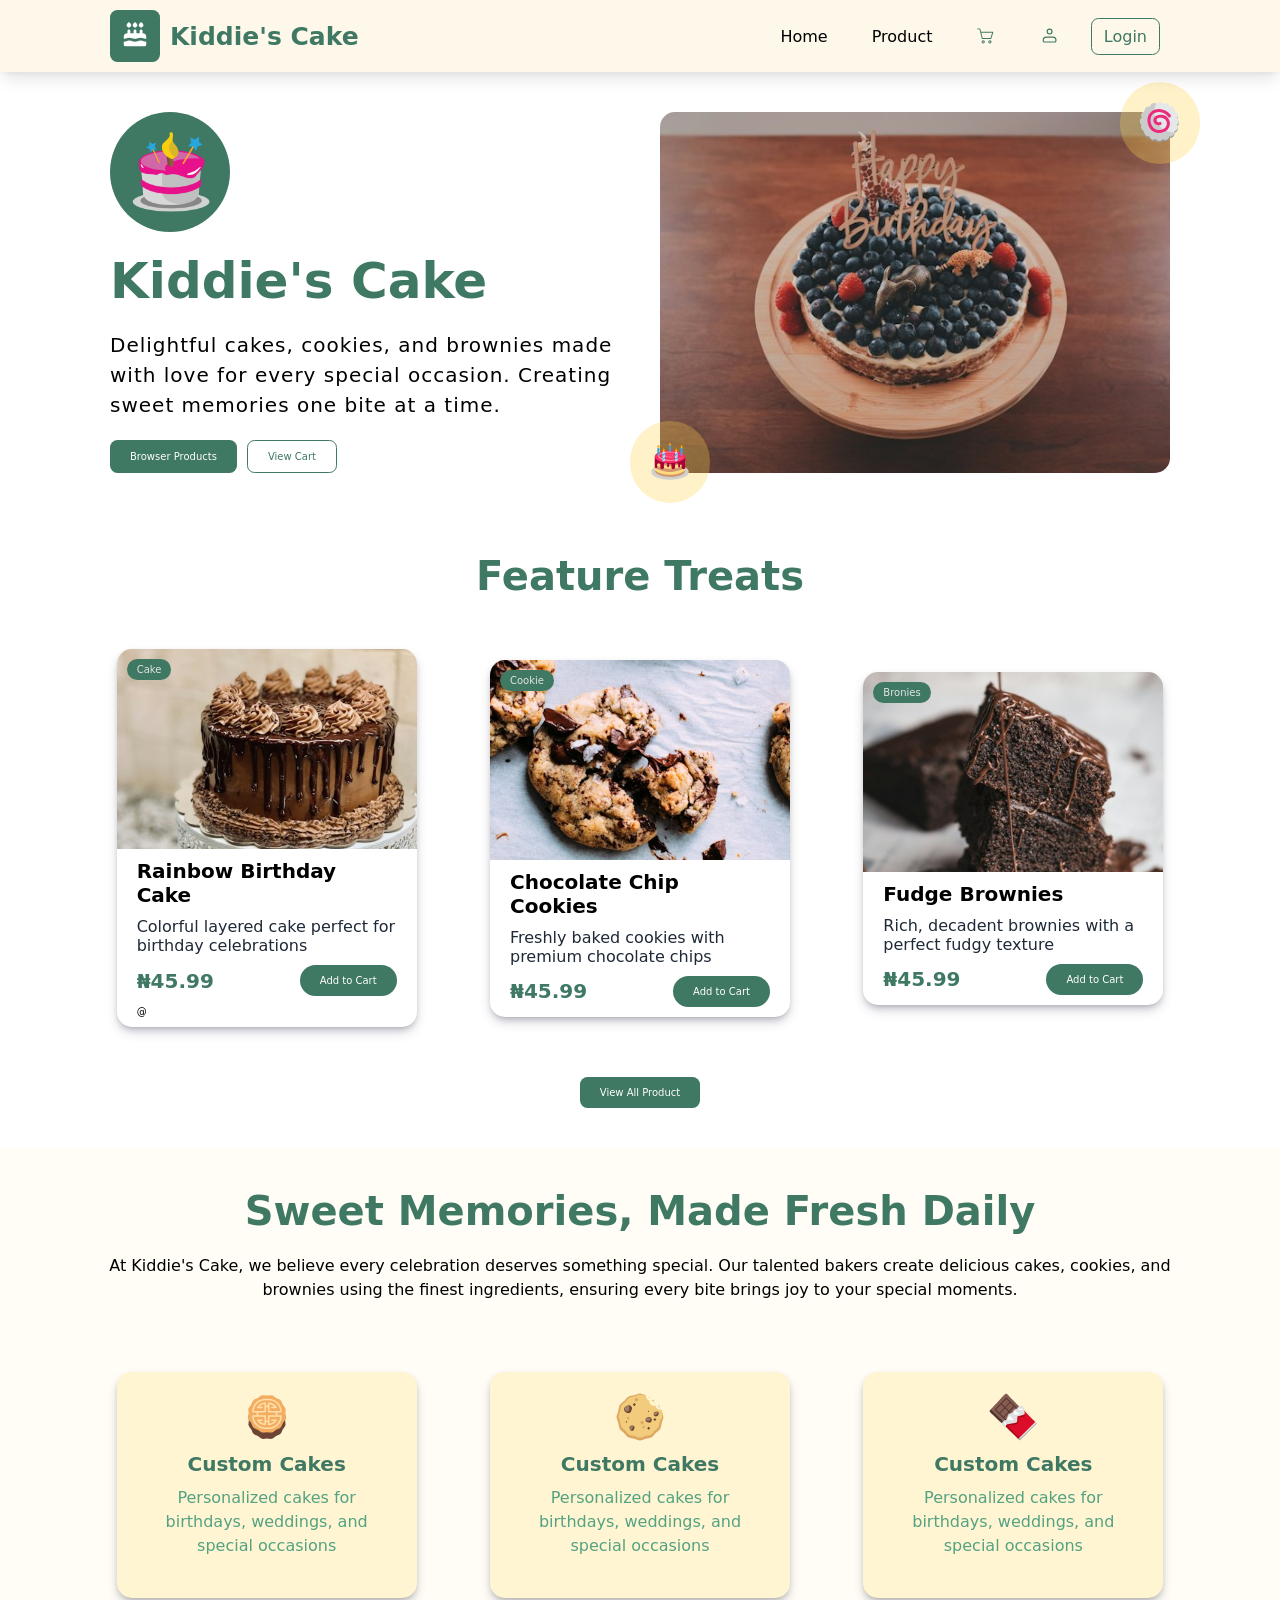
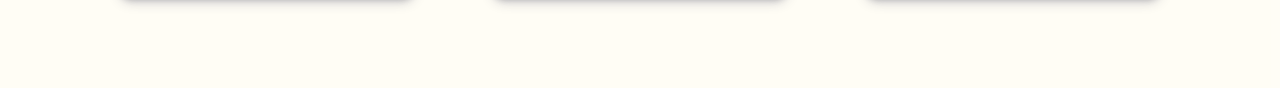
==== commit 485e2a77: "class: javascript operators" ====
--- a/index.html
+++ b/index.html
@@ -35,7 +35,7 @@
         <!-- remove open to open-sidebar  -->
         <div
           class="open-sidebar-btn"
-          onclick="alert('You just click on open menu button')"
+          id="open-sidebar-btn"
         >
           <svg
             xmlns="http://www.w3.org/2000/svg"
@@ -101,9 +101,9 @@
 
         <!-- mobile nav -->
         <!--  display inline prevent the property width from taking effect -->
-        <nav class="sidebar">
+        <nav class="sidebar" id="sidebar">
           <!-- add close icon to sidebar, to allow use to close the side bar, and change the name from close to close-sidebar -->
-          <div class="close-sidebar-btn">
+          <div class="close-sidebar-btn" id="close-sidebar-btn">
             <svg
               xmlns="http://www.w3.org/2000/svg"
               width="2em"
@@ -142,25 +142,27 @@
       <section class="center-content">
         <div class="max-width hero-content">
           <div class="hero-left">
-            <div class="image-con">
-              <img src="./images/favicon.png" alt="brand logo" />
+            <div class="image-con ">
+              <img src="./images/favicon.png" alt="brand logo" class="animate-spin" />
             </div>
             <h1>Kiddie's Cake</h1>
             <p>
               Delightful cakes, cookies, and brownies made with love for every
               special occasion. Creating sweet memories one bite at a time.
             </p>
+
             <div class="cta">
-              <button class="btn btn-primary">
+              <a href="./product.html" class="btn btn-primary">
                 Browser Products
                 <i class="fa fa-cart-plus" aria-hidden="true"></i>
-              </button>
-              <button class="btn btn-ghost">
+              </a>
+              <a href="./cart.html" class="btn btn-ghost">
                 <i class="fa fa-cart-plus" aria-hidden="true"></i>
                 View Cart
-              </button>
-            </div>
-          </div>
+              </a>
+            </div>
+          </div>
+
           <div class="hero-right relative">
             <img src="./images/cake.png" alt="Brand product cake advert" />
             <div class="absolute top-right light-bg animate-bounce">
@@ -340,7 +342,7 @@
                   <buttton class="btn btn-primary btn-rounded-full"
                     >Add to Cart</buttton
                   >
-                </div>
+                </div>@
               </div>
             </div>
 
@@ -398,7 +400,6 @@
       </section>
 
       <!-- sweet memory section -->
-      <!-- feature threat -->
       <section class="center-content sweet-section">
         <div class="max-width sweet-content">
           <div class="sweet-heading">
@@ -581,6 +582,16 @@
           </div>
         </div>
       </section>
+
+
+      <!-- testing section -->
+       <section class="center-content">
+        <div class="max-width testing-content">
+          <!-- this is where im going to have all my content that will appear in this section -->
+        </div>
+       </section>
     </main>
+
+    <script type="module" src="./js/sidebar.js"></script>
   </body>
 </html>
--- a/css/global.css
+++ b/css/global.css
@@ -13,12 +13,15 @@
   font-optical-sizing: auto;
   font-variant: normal;
   background-color: var(--neutral-color);
+  overflow-x: hidden; /* keep the page from spilling horizontally when mobile nav/sidebar opens */
+  overflow-y: auto;
 }
 a {
   text-decoration: none;
   color: inherit;
 }
 
+/* centering section styles */
 .center-content {
   display: flex;
   justify-content: center;
@@ -50,6 +53,9 @@
   border: none;
   border-radius: var(--rounded-xl);
   transition: var(--transition);
+  display: flex;
+  align-items: center;
+  justify-content: center;
 }
 .btn-primary {
   background-color: var(--primary-color);
@@ -165,14 +171,21 @@
   }
   .sidebar {
     display: block;
-    position: absolute;
+    position: fixed; /* fixed keeps the drawer anchored to the viewport instead of the header container */
     top: 0;
-    right: -100%;
+    right: 0;
     bottom: 0;
     height: 100vh;
-    width: 70vw;
+    width: min(70vw, 32rem); /* caps the mobile sidebar so it never exceeds the viewport width */
+    max-width: 100%;
     background-color: var(--primary-color);
     padding: 2rem;
+    transition: transform 0.5s ease-in-out, opacity 0.3s ease;
+    transform: translateX(110%); /* hidden state: moved fully off the screen to prevent any right-side scroll */
+    opacity: 0;
+    visibility: hidden;
+    pointer-events: none;
+    z-index: 999;
     /* border-top-left-radius: var(--rounded-2xl);
     border-bottom-left-radius: var(--rounded-2xl); */
   }
@@ -208,22 +221,60 @@
   }
 }
 
-
 /* animation */
-.animate-bounce{
-  animation: bounce 1s infinite;
-}
-@keyframes bounce{
-  0%,
+/* spin from scale max to mini */
+.animate-spin {
+  /* animation: rotate 1s linear infinite; */
+  animation-name: rotate;
+  animation-duration: 0.5s;
+  animation-timing-function: linear;
+  animation-iteration-count: 1;
+}
+
+@keyframes rotate {
+  /* from {
+    transform: rotate(0deg);
+  }
+  to {
+    transform: rotate(360deg);
+  } */
+
+  /* or */
+  /* percentage  */
+  0% {
+    transform: rotate(0deg) scale(1.5);
+  }
+  20% {
+    transform: rotate(72deg) scale(1.4);
+  }
+  40% {
+    transform: rotate(144deg) scale(1.3);
+  }
+  60% {
+    transform: rotate(216deg) scale(1.2);
+  }
+  80% {
+    transform: rotate(288deg) scale(1.2);
+  }
   100% {
-    transform: translateY(0);
-  }
-  50% {
-    transform: translateY(-10px);
-  }
-}
-
-
+    transform: rotate(360deg) scale(1);
+  }
+}
+
+@keyframes bounceAnimation {
+  0%, 100% { transform: translateY(0); }
+  50% { transform: translateY(-30px); }
+}
+
+.animate-bounce {
+  animation-name: bounceAnimation;
+  animation-duration: 1s;
+  animation-timing-function: ease;
+  animation-delay: 0.3s;
+  animation-iteration-count: infinite;
+  animation-direction: normal;
+  animation-fill-mode: both;
+}
 
 /* product card style */
 .card {
@@ -239,23 +290,21 @@
 }
 .card:hover .card-img img {
   transform: scale(1.05);
-  transition: var(--transition);
-}
-.card-img{
+}
+.card-img {
   width: 100%;
   height: 200px;
   overflow: hidden;
-   border-top-left-radius: var(--rounded-2xl);
+  border-top-left-radius: var(--rounded-2xl);
   border-top-right-radius: var(--rounded-2xl);
 }
-.card-img img{
+.card-img img {
   width: 100%;
   height: 100%;
   object-fit: cover;
   transition: var(--transition);
 }
-.badge{
-  position: absolute;
+.badge {
   top: 1rem;
   left: 1rem;
   background-color: var(--primary-color);
@@ -263,31 +312,31 @@
   padding: 0.5rem 1rem;
   border-radius: var(--rounded-full);
 }
-.card-content{
+.card-content {
   padding: 1rem 2rem;
   display: flex;
   flex-direction: column;
   gap: 1rem;
 }
-.card-content h3{
+.card-content h3 {
   font-size: 2rem;
   font-weight: bold;
   transition: var(--transition);
 }
-.card-content h3:hover{
-  color: var(--primary-color);  
-}
-.card-content p{
+.card-content h3:hover {
+  color: var(--primary-color);
+}
+.card-content p {
   font-size: 1.6rem;
   font-weight: 400;
   color: var(--text-dark-color);
 }
-.card-content .cta{
-  display: flex;
- justify-content: space-between;
-  align-items: center;
-}
-.card-content .price{
+.card-content .cta {
+  display: flex;
+  justify-content: space-between;
+  align-items: center;
+}
+.card-content .price {
   font-size: 2rem;
   font-weight: bold;
   color: var(--primary-color);
@@ -297,4 +346,14 @@
   .card {
     width: 100%;
   }
-}+}
+
+.bg {
+  background-color: var(--primary-color);
+  color: var(--neutral-color);
+}
+
+.bg-sec {
+  background-color: var(--secondary-color);
+  color: var(--primary-color);
+}
--- a/css/home.css
+++ b/css/home.css
@@ -1,3 +1,4 @@
+/* hero section style start */
 .hero-content {
   display: grid;
   grid-template-columns: 1fr 1fr;
@@ -63,6 +64,8 @@
   padding: 2rem;
   border-radius: var(--rounded-full);
 }
+
+/* media query for responsive design */
 @media (max-width: 768px) {
   .hero-content {
     grid-template-columns: 1fr;
@@ -73,7 +76,16 @@
   .hero-left p {
     font-size: 1.6rem;
   }
+  .top-right {
+    top: 0;
+    right: 0;
+  }
+  .bottom-left {
+    bottom: 0;
+    left: 0;
+  }
 }
+/* hero section style start */
 
 /* feature section style */
 .feature-content,
@@ -88,7 +100,8 @@
   color: var(--primary-color);
   margin-bottom: 2rem;
 }
-.feature-products {
+.feature-products,
+.sweet-card-grid {
   display: grid;
   grid-template-columns: repeat(3, 1fr);
   gap: 2rem;
@@ -130,14 +143,14 @@
   margin-bottom: 2rem;
 }
 
-.sweet-card-grid {
+/* .sweet-card-grid {
   display: grid;
   grid-template-columns: repeat(3, 1fr);
   gap: 2rem;
   padding: 2rem 0;
   margin: 3rem auto;
   place-items: center;
-}
+} */
 
 .sweet-card {
   display: flex;
